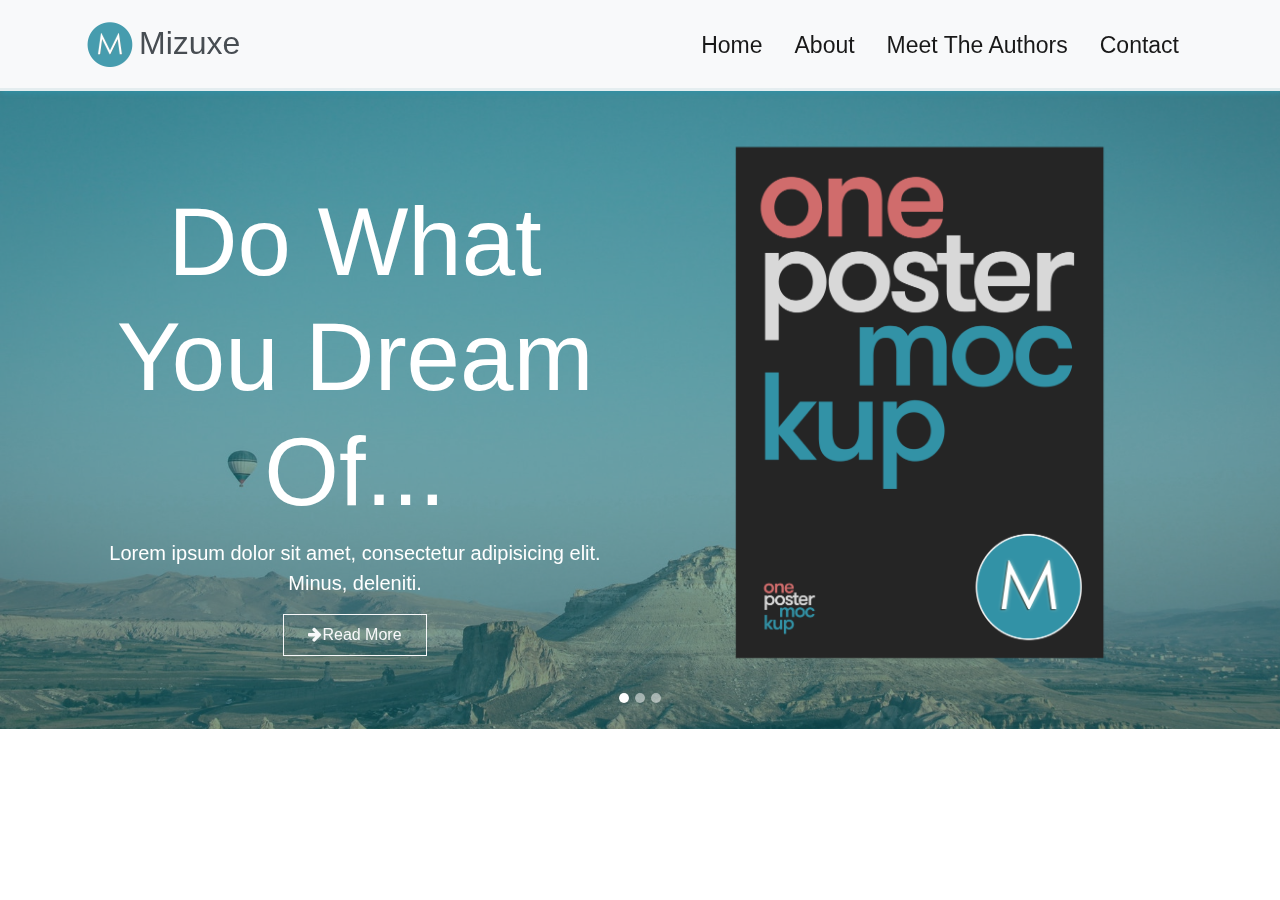
==== index.html @ 25c27bde "Update index.html" ====
<!DOCTYPE html>
<html lang="en">
<head> 
    <meta charset="UTF-8"> 
    <meta http-equiv="X-UA-Compatible" content="IE=edge">
    <meta name="viewport" content="width=device-width, initial-scale=1.0">
    <link rel="shortcut icon" href="assets/image/mlogo.png" type="image/x-icon">
    <link rel="stylesheet" href="assets/css/font-awesome.min.css">
    <link rel="stylesheet" href="assets/css/bootstrap.css"> 
    <link rel="stylesheet" href="assets/css/style.css">
    <link rel="stylesheet" href="assets/css/responsive.css">
    <link rel="stylesheet" href="assets/css/animate.css"> 
    <link rel="stylesheet" href="assets/css/bsnav.min.css">
    <link rel="stylesheet" href="assets/css/owl.carousel.min.css">
    <link rel="stylesheet" href="assets/css/owl.theme.default.min.css">
   


    <title>Mizuxe</title>
</head>
<body>

     <nav class="navbar bg-light navbar-expand-lg bsnav-sticky-slide bsnav-sticky bsnav-scrollspy navs">

       <div class="container">
        <a class="navbar-brand">
            <img src="assets/image/mlogo.png" class="img-fluid float-left mt-2 mr-1" alt="" width="50px">
            <h2 class="navbar-text text-dark mt-1">Mizuxe</h2>
        </a>
        
         <button class="navbar-toggler navbar-toggler-right toggler-elastic navbutton"><span class="navbar-toggler-icon"></span></button>

   <div class="collapse navbar-collapse" id="myNav">
    <ul class="navbar-nav ml-auto">
        <li class="nav-item"><a class="px-3 nav-link" href="">Home</a></li>
        <li class="nav-item"><a class="px-3 nav-link" href="">About</a></li>
        <li class="nav-item"><a class="px-3 nav-link" href="">Meet The Authors</a></li>
        <li class="nav-item"><a class="px-3 nav-link" href="">Contact</a></li>
    </ul>
   </div>

        </div>

     </nav>

     <section id="home">
     <div class="home-inner">
        <div class="carousel slide carousel-fade" data-ride="carousel" id="myCar">
            <div class="carousel-inner">
                <ol class="carousel-indicators">
                    <li data-target="#myCar" data-slide-to="0" class="active"></li>
                    <li data-target="#myCar" data-slide-to="1"></li>
                    <li data-target="#myCar" data-slide-to="2"></li>
                  </ol>
                <div class="carousel-item active img-1">
                    <div class="carousel-overlay-1">
                        <div class="inner-item">
                           <div class="container">
                               <div class="row">
                                   <div class="col-12 col-lg-6 text-center">
                                       <h1 class="display-1 pt-5 mt-5 text-white wow slideInLeft">
                                        Do What You Dream Of...
                                       </h1>
                                       <p class="lead text-white ">Lorem ipsum dolor sit amet, consectetur adipisicing elit. Minus, deleniti.</p>
                                       <button class="btn btn-outline-light px-4 py-2 btn-item-1"><i class="fa fa-arrow-right"></i>Read More</button>
                                   </div>
                                   <div class="d-none d-lg-block col-6">
                                       <img src="assets/image/book.png" alt="" class="img-fluid">
                                   </div>
                               </div>
                           </div>
                        </div>
 
                    </div>
                        
                </div>
                <div class="carousel-item img-2">
                 <div class="carousel-overlay-2">
                     <div class="inner-item">
                        <div class="container">
                            <div class="row">
                                <div class="col-12 col-lg-6 text-center">
                                    <h1 class="display-1 pt-5 mt-5 text-white wow slideInRight">
                                     Do What You Dream Of...
                                    </h1>
                                    <p class="lead text-white">Lorem ipsum dolor sit amet, consectetur adipisicing elit. Minus, deleniti.</p>
                                    <button class="btn btn-outline-light px-4 py-2 btn-item-1"><i class="fa fa-arrow-right"></i>Read More</button>
                                </div>
                                <div class="d-none d-lg-block  col-lg-6">
                                    <img src="assets/image/book.png" alt="" class="img-fluid">
                                </div>
                            </div>
                        </div>
                     </div>
 
                 </div>
                     
             </div>
             <div class="carousel-item img-3">
                 <div class="carousel-overlay-3">
                     <div class="inner-item">
                        <div class="container">
                            <div class="row">
                                <div class="col-12 col-lg-6 text-center">
                                    <h1 class="display-1 pt-5 mt-5 text-white wow bounceInDown">
                                     Do What You Dream Of...
                                    </h1>
                                    <p class="lead text-white">Lorem ipsum dolor sit amet, consectetur adipisicing elit. Minus, deleniti.</p>
                                    <button class="btn btn-outline-light px-4 py-2 btn-item-1"><i class="fa fa-arrow-right"></i>Read More</button>
                                </div>
                                <div class="d-none d-lg-block col-6">
                                    <img src="assets/image/book.png" alt="" class="img-fluid">
                                </div>
                            </div>
                        </div>
                     </div>
 
                 </div>
                     
             </div>
 
            </div>
 
        </div>
     </div>
     

     </section>
     


 



    <script src="assets/js/jquery.min.js"></script>
    <script src="assets/js/popper.min.js"></script>
    <script src="assets/js/bootstrap.min.js"></script>
    <script src="assets/js/wow.min.js"></script>
    <script src="assets/js/bsnav.min.js"></script>
    <script src="assets/js/owl.carousel.min.js"></script>
    <script src="assets/js/main.js"></script>



</body>
</html>
---- assets/css/style.css ----
.nav-link {
  font-size: 23px;
  color: #160f0f; }

.navs {
  box-shadow: 2px 2px 5px #3292a6;
  opacity: 0.9; }

#home {
  min-height: 600px; }
  #home .img-1 {
    background-image: url("../image/pexels-francesco-ungaro-2325447.jpg");
    min-height: 600px;
    background-position: 0;
    background-size: cover;
    background-attachment: fixed;
    background-repeat: no-repeat; }
  #home .img-2 {
    background-image: url("../image/pexels-gru-975545.jpg");
    min-height: 600px;
    background-position: center;
    background-size: cover;
    background-attachment: fixed;
    background-repeat: no-repeat; }
  #home .img-3 {
    background-image: url("../image/pexels-vincent-gerbouin-1172518.jpg");
    min-height: 600px;
    background-position: 0;
    background-size: cover;
    background-attachment: fixed;
    background-repeat: no-repeat; }
  #home .btn-item-1 {
    border-radius: 0px !important; }
  #home .carousel-overlay-1 {
    background: rgba(23, 113, 129, 0.5);
    min-height: 600px; }
  #home .carousel-overlay-2 {
    background: rgba(4, 51, 11, 0.5);
    min-height: 600px; }
  #home .carousel-overlay-3 {
    background: rgba(0, 0, 0, 0.4);
    min-height: 600px; }
  #home .home-inner {
    padding-top: 88px; }

.carousel-indicators li {
  width: 10px;
  height: 10px;
  border-radius: 50%; }

.navbutton:focus {
  box-shadow: none !important;
  outline: 0 !important;
  border: 0px !important; }

@media only screen and (max-width: 992px) {
  .home-inner {
    padding-top: 83px !important; } }

@media only screen and (max-width: 576px) {
  .display-1 {
    font-size: 60px !important; } }
---- assets/css/bsnav.min.css ----
.navbar-brand{padding:0;margin:0}.navbar-toggler{border:none;width:32px;height:24px;padding:0;position:relative;border-radius:0;cursor:pointer}.navbar-toggler .navbar-toggler-icon{top:10px}.navbar-toggler .navbar-toggler-icon,.navbar-toggler .navbar-toggler-icon::after,.navbar-toggler .navbar-toggler-icon::before{background-color:#333;width:100%;height:3px;display:block;position:absolute;border-radius:100px;transition-property:transform;transition-duration:.2s;transition-timing-function:ease}.navbar-toggler .navbar-toggler-icon::after,.navbar-toggler .navbar-toggler-icon::before{content:"";display:block}.navbar-toggler .navbar-toggler-icon::before{top:-10px}.navbar-toggler .navbar-toggler-icon::after{bottom:-10px}.navbar-toggler.toggler-spin .navbar-toggler-icon{transition-duration:.22s;transition-timing-function:cubic-bezier(.55,.055,.675,.19)}.navbar-toggler.toggler-spin .navbar-toggler-icon::before{transition:top .1s .25s ease-in,opacity .1s ease-in}.navbar-toggler.toggler-spin .navbar-toggler-icon::after{transition:bottom .1s .25s ease-in,transform .22s cubic-bezier(.55,.055,.675,.19)}.navbar-toggler.toggler-spin.active .navbar-toggler-icon{transform:rotate(225deg);transition-delay:.12s;transition-timing-function:cubic-bezier(.215,.61,.355,1)}.navbar-toggler.toggler-spin.active .navbar-toggler-icon::before{top:0;opacity:0;transition:top .1s ease-out,opacity .1s .12s ease-out}.navbar-toggler.toggler-spin.active .navbar-toggler-icon::after{bottom:0;transform:rotate(-90deg);transition:bottom .1s ease-out,transform .22s .12s cubic-bezier(.215,.61,.355,1)}.navbar-toggler.toggler-elastic .navbar-toggler-icon{top:0;transition-duration:275ms;transition-timing-function:cubic-bezier(.68,-.55,.265,1.55)}.navbar-toggler.toggler-elastic .navbar-toggler-icon::before{top:10px;transition:opacity 125ms 275ms ease}.navbar-toggler.toggler-elastic .navbar-toggler-icon::after{top:20px;transition:transform 275ms cubic-bezier(.68,-.55,.265,1.55)}.navbar-toggler.toggler-elastic.active .navbar-toggler-icon{transform:translate3d(0,10px,0) rotate(135deg);transition-delay:75ms}.navbar-toggler.toggler-elastic.active .navbar-toggler-icon::before{transition-delay:0s;opacity:0}.navbar-toggler.toggler-elastic.active .navbar-toggler-icon::after{transform:translate3d(0,-20px,0) rotate(-270deg);transition-delay:75ms}.navbar-toggler.toggler-spring .navbar-toggler-icon{top:0;transition:background-color 0s .13s linear}.navbar-toggler.toggler-spring .navbar-toggler-icon::before{top:10px;transition:top .1s .2s cubic-bezier(.33333,.66667,.66667,1),transform .13s cubic-bezier(.55,.055,.675,.19)}.navbar-toggler.toggler-spring .navbar-toggler-icon::after{top:20px;transition:top .2s .2s cubic-bezier(.33333,.66667,.66667,1),transform .13s cubic-bezier(.55,.055,.675,.19)}.navbar-toggler.toggler-spring.active .navbar-toggler-icon{transition-delay:.22s;background-color:transparent!important}.navbar-toggler.toggler-spring.active .navbar-toggler-icon::before{top:0;transition:top .1s .15s cubic-bezier(.33333,0,.66667,.33333),transform .13s .22s cubic-bezier(.215,.61,.355,1);transform:translate3d(0,10px,0) rotate(45deg)}.navbar-toggler.toggler-spring.active .navbar-toggler-icon::after{top:0;transition:top .2s cubic-bezier(.33333,0,.66667,.33333),transform .13s .22s cubic-bezier(.215,.61,.355,1);transform:translate3d(0,10px,0) rotate(-45deg)}.bsnav-overlay .nav-item.dropdown>.navbar-nav:not(.in),.bsnav-overlay-light .dropdown.dropdown-horizontal>.navbar-nav:not(.in){transition:clip 0s}.navbar-toggler.active,.navbar-toggler.active.btn,.navbar-toggler.active.focus.btn,.navbar-toggler.btn:active,.navbar-toggler.btn:active:focus,.navbar-toggler.btn:active:hover,.navbar-toggler.btn:focus,.navbar-toggler.btn:hover,.navbar-toggler.btn:not(:disabled):not(.disabled).active,.navbar-toggler.btn:not(:disabled):not(.disabled):active,.navbar-toggler.focus.btn,.navbar-toggler:active,.navbar-toggler:active:focus,.navbar-toggler:focus,.navbar-toggler:hover,.navbar-togglerbutton.active,.navbar-togglerbutton.active.focus,.navbar-togglerbutton.focus,.navbar-togglerbutton:active,.navbar-togglerbutton:active:focus,.navbar-togglerbutton:active:hover,.navbar-togglerbutton:focus,.navbar-togglerbutton:hover,.navbar-togglerbutton:not(:disabled):not(.disabled).active,.navbar-togglerbutton:not(:disabled):not(.disabled):active{background:0 0!important;border:transparent!important}.bsnav-dark .nav-item.dropdown .navbar-nav .nav-link .caret,.bsnav-dark .nav-item.dropdown.dropdown-right .navbar-nav .nav-link .caret,.bsnav-overlay .nav-item.dropdown .navbar-nav .nav-link .caret,.bsnav-overlay .nav-item.dropdown.dropdown-right .navbar-nav .nav-link .caret{border-left-color:#fff;border-right-color:#fff}.bsnav{background:#fff;padding-top:0;padding-bottom:0;z-index:50}.bsnav-dark{background:#000}.bsnav-dark .navbar-nav .nav-item{color:#fff}.bsnav-dark .navbar-toggler .navbar-toggler-icon,.bsnav-dark .navbar-toggler .navbar-toggler-icon::after,.bsnav-dark .navbar-toggler .navbar-toggler-icon::before{background-color:#fff}.bsnav-dark .nav-item .caret{border-top-color:#fff}.bsnav-dark .nav-item.dropdown.dropdown-horizontal>.navbar-nav .nav-link .caret,.bsnav-dark .nav-item.dropdown.dropdown-horizontal>.navbar-nav .navbar-nav .nav-link .caret{border-top-color:#fff;top:2px;position:relative}.bsnav-dark .nav-item.dropdown>.navbar-nav,.bsnav-dark .nav-item.dropdown>.navbar-nav .navbar-nav{background:#000}.bsnav-transparent{background:0 0;left:0;right:0;position:absolute}.bsnav-transparent .nav-item.dropdown>.navbar-nav,.bsnav-transparent .nav-item.dropdown>.navbar-nav .navbar-nav{background:#fff;border-radius:4px;box-shadow:0 2px 14px rgba(0,0,0,.15)}.bsnav-transparent .nav-item.dropdown>.navbar-nav .navbar-nav{margin-left:3px}.bsnav-transparent .nav-item.dropdown.dropdown-right>.navbar-nav .navbar-nav{margin-left:0;margin-right:3px}.bsnav-transparent .nav-item.dropdown.dropdown-horizontal>.navbar-nav{left:15px;right:15px}.bsnav-transparent .nav-item.dropdown.dropdown-horizontal>.navbar-nav.in .navbar-nav{margin-left:0}.bsnav-light{background:0 0;left:0;right:0;position:absolute}.bsnav-light .navbar-nav .nav-item{color:#fff}.bsnav-light .navbar-toggler .navbar-toggler-icon,.bsnav-light .navbar-toggler .navbar-toggler-icon::after,.bsnav-light .navbar-toggler .navbar-toggler-icon::before{background-color:#fff}.bsnav-light .nav-item .caret{border-top-color:#fff}.bsnav-light .nav-item.dropdown>.navbar-nav{background:#fff;border-radius:4px;box-shadow:0 2px 14px rgba(0,0,0,.15)}.bsnav-light .nav-item.dropdown>.navbar-nav .navbar-nav{background:#fff;margin-left:3px;border-radius:4px;box-shadow:0 2px 14px rgba(0,0,0,.15)}.bsnav-light .nav-item.dropdown.dropdown-right>.navbar-nav .navbar-nav{margin-left:0;margin-right:3px}.bsnav-light .nav-item.dropdown .nav-item{color:#000}.bsnav-light .nav-item.dropdown.dropdown-horizontal>.navbar-nav{left:15px;right:15px}.bsnav-light .nav-item.dropdown.dropdown-horizontal>.navbar-nav.in .navbar-nav{margin-left:0}.bsnav-overlay{background:rgba(0,0,0,.4);border-bottom:solid 1px rgba(255,255,255,.3);left:0;right:0;position:absolute}.bsnav-overlay .navbar-nav .nav-item{color:#fff}.bsnav-overlay .navbar-toggler .navbar-toggler-icon,.bsnav-overlay .navbar-toggler .navbar-toggler-icon::after,.bsnav-overlay .navbar-toggler .navbar-toggler-icon::before{background-color:#fff}.bsnav-overlay .nav-item .caret{border-top-color:#fff}.bsnav-overlay .nav-item.dropdown.dropdown-horizontal>.navbar-nav .nav-link .caret,.bsnav-overlay .nav-item.dropdown.dropdown-horizontal>.navbar-nav .navbar-nav .nav-link .caret{border-top-color:#fff;top:2px;position:relative}.bsnav-overlay .nav-item.dropdown>.navbar-nav,.bsnav-overlay .nav-item.dropdown>.navbar-nav .navbar-nav{background:rgba(0,0,0,.4)}.bsnav-overlay-light,.bsnav-overlay-light .nav-item.dropdown>.navbar-nav,.bsnav-overlay-light .nav-item.dropdown>.navbar-nav .navbar-nav{background:rgba(255,255,255,.8)}.bsnav-overlay-light{border-bottom:solid 1px #fff;left:0;right:0;position:absolute}.bsnav-overlay-light .dropdown.dropdown-horizontal>.navbar-nav,.bsnav-overlay-light .dropdown.dropdown-horizontal>.navbar-nav .navbar-nav{box-shadow:0 1px 0 #fff inset}.navbar-nav .nav-item{color:#000}.navbar-nav .nav-item.active>.nav-link,.navbar-nav .nav-item:active:focus>.nav-link,.navbar-nav .nav-item:active>.nav-link,.navbar-nav .nav-item:focus>.nav-link,.navbar-nav .nav-item:hover>.nav-link{color:#64DD17}.navbar-nav .nav-item.nav-item-fill.active>.nav-link,.navbar-nav .nav-item.nav-item-fill>.nav-link:active:focus>.nav-link,.navbar-nav .nav-item.nav-item-fill>.nav-link:active>.nav-link,.navbar-nav .nav-item.nav-item-fill>.nav-link:focus>.nav-link,.navbar-nav .nav-item.nav-item-fill>.nav-link:hover>.nav-link{background:#64DD17;color:#fff}.navbar-nav .nav-item.nav-item-double-line.active>.nav-link,.navbar-nav .nav-item.nav-item-double-line>.nav-link:active,.navbar-nav .nav-item.nav-item-double-line>.nav-link:active:focus,.navbar-nav .nav-item.nav-item-double-line>.nav-link:focus,.navbar-nav .nav-item.nav-item-double-line>.nav-link:hover,.navbar-nav .nav-item.nav-item-line.active>.nav-link,.navbar-nav .nav-item.nav-item-line>.nav-link:active,.navbar-nav .nav-item.nav-item-line>.nav-link:active:focus,.navbar-nav .nav-item.nav-item-line>.nav-link:focus,.navbar-nav .nav-item.nav-item-line>.nav-link:hover{color:#64DD17}.navbar-nav .nav-item.nav-item-line>.nav-link::after{content:'';background:#64DD17;width:0;height:2px;left:50%;bottom:0;position:absolute;transition:.3s}.navbar-nav .nav-item.nav-item-line.active>.nav-link::after,.navbar-nav .nav-item.nav-item-line>.nav-link:active::after,.navbar-nav .nav-item.nav-item-line>.nav-link:active:focus::after,.navbar-nav .nav-item.nav-item-line>.nav-link:focus::after,.navbar-nav .nav-item.nav-item-line>.nav-link:hover::after{width:100%;left:0}.navbar-nav .nav-item.nav-item-double-line>.nav-link::after,.navbar-nav .nav-item.nav-item-double-line>.nav-link::before{content:'';background:#64DD17;width:0;height:2px;left:50%;position:absolute;transition:.3s}.navbar-nav .nav-item.nav-item-double-line>.nav-link::before{top:0}.navbar-nav .nav-item.nav-item-double-line>.nav-link::after{bottom:0}.navbar-nav .nav-item.nav-item-double-line.active>.nav-link::after,.navbar-nav .nav-item.nav-item-double-line.active>.nav-link::before,.navbar-nav .nav-item.nav-item-double-line>.nav-link:active::after,.navbar-nav .nav-item.nav-item-double-line>.nav-link:active::before,.navbar-nav .nav-item.nav-item-double-line>.nav-link:active:focus::after,.navbar-nav .nav-item.nav-item-double-line>.nav-link:active:focus::before,.navbar-nav .nav-item.nav-item-double-line>.nav-link:focus::after,.navbar-nav .nav-item.nav-item-double-line>.nav-link:focus::before,.navbar-nav .nav-item.nav-item-double-line>.nav-link:hover::after,.navbar-nav .nav-item.nav-item-double-line>.nav-link:hover::before{width:100%;left:0}.navbar-nav .nav-item.nav-item-outline{margin-left:5px}.navbar-nav .nav-item.nav-item-outline>.nav-link::after,.navbar-nav .nav-item.nav-item-outline>.nav-link::before{content:'';background:#64DD17;width:0;height:2px;position:absolute;transition:.3s}.navbar-nav .nav-item.nav-item-outline>.nav-link::before{left:0;top:0}.navbar-nav .nav-item.nav-item-outline>.nav-link::after{right:0;bottom:0}.navbar-nav .nav-item.nav-item-outline.active>.nav-link,.navbar-nav .nav-item.nav-item-outline>.nav-link:active,.navbar-nav .nav-item.nav-item-outline>.nav-link:active:focus,.navbar-nav .nav-item.nav-item-outline>.nav-link:focus,.navbar-nav .nav-item.nav-item-outline>.nav-link:hover{box-shadow:-2px 0 0 #64DD17 inset,2px 0 0 #64DD17 inset}.navbar-nav .nav-item.nav-item-outline.active>.nav-link::after,.navbar-nav .nav-item.nav-item-outline.active>.nav-link::before,.navbar-nav .nav-item.nav-item-outline>.nav-link:active::after,.navbar-nav .nav-item.nav-item-outline>.nav-link:active::before,.navbar-nav .nav-item.nav-item-outline>.nav-link:active:focus::after,.navbar-nav .nav-item.nav-item-outline>.nav-link:active:focus::before,.navbar-nav .nav-item.nav-item-outline>.nav-link:focus::after,.navbar-nav .nav-item.nav-item-outline>.nav-link:focus::before,.navbar-nav .nav-item.nav-item-outline>.nav-link:hover::after,.navbar-nav .nav-item.nav-item-outline>.nav-link:hover::before{width:100%}.navbar-expand-lg .navbar-nav .nav-link,.navbar-nav .nav-link{color:inherit;padding:20px 15px;display:block;position:relative;transition:.3s;cursor:pointer}.nav-item .caret{width:0;height:0;margin-left:5px;margin-top:-2.5px;border:none;border-left:solid 4px transparent;border-right:solid 4px transparent;border-top:solid 5px #444;vertical-align:middle;display:inline-block}.nav-item.active .caret,.nav-item:hover .caret{border-top-color:#64DD17}.nav-item.dropdown .navbar-nav .nav-link .caret{border:none;border-top:solid 4px transparent;border-bottom:solid 4px transparent;border-left:solid 5px #444}.nav-item.dropdown.dropdown-right .navbar-nav .nav-link .caret{border:none;border-top:solid 4px transparent;border-bottom:solid 4px transparent;border-right:solid 5px #444;margin-left:0;margin-right:5px}.nav-item.dropdown>.navbar-nav{background:#fff;width:200px;position:absolute;pointer-events:none;flex-direction:column;transition:.3s ease-out;transition-delay:.1s;clip:rect(0,100vw,0,0)}.nav-item.dropdown>.navbar-nav.in{pointer-events:initial;clip:rect(0,50vw,2000px,0);transition:1.5s ease-in}.nav-item.dropdown>.navbar-nav .navbar-nav{background:#fff;width:200px;flex-direction:column;top:0;left:100%;position:absolute;transition:1s;clip:rect(0,0,2000px,0)}.nav-item.dropdown>.navbar-nav .nav-item{font-size:.9rem;line-height:1.2;position:relative}.nav-item.dropdown>.navbar-nav .nav-item .nav-link{padding:10px}.nav-item.dropdown>.navbar-nav .nav-item:hover>.navbar-nav{clip:rect(0,100vw,2000px,0)}.nav-item.dropdown>.navbar-nav .nav-item strong.nav-link{font-weight:700}.nav-item.dropdown.dropdown-right>.navbar-nav .navbar-nav{left:auto;right:100%;transition:.8s;clip:rect(0,100vw,100vh,100vw)}.nav-item.dropdown.dropdown-right>.navbar-nav .nav-item:hover>.navbar-nav,.nav-item.dropdown.dropdown-right>.navbar-nav.in{clip:rect(0,100vw,100vh,-100vw)}.dropdown.dropdown-horizontal{position:initial}.dropdown.dropdown-horizontal>.navbar-nav,.dropdown.dropdown-horizontal>.navbar-nav .navbar-nav{width:auto;left:0;right:0;top:100%;transition:.6s;flex-direction:row;justify-content:flex-end;box-shadow:0 1px 0 rgba(0,0,0,.1) inset;clip:rect(0,100vw,0,0)}.dropdown.dropdown-horizontal>.navbar-nav .nav-item:hover>.navbar-nav,.dropdown.dropdown-horizontal>.navbar-nav .navbar-nav .nav-item:hover>.navbar-nav,.dropdown.dropdown-horizontal>.navbar-nav .navbar-nav.in,.dropdown.dropdown-horizontal>.navbar-nav.in{clip:rect(0,100vw,50vh,0)}.dropdown.dropdown-horizontal>.navbar-nav .nav-item,.dropdown.dropdown-horizontal>.navbar-nav .navbar-nav .nav-item{display:inline-block;position:initial}.dropdown.dropdown-horizontal>.navbar-nav .nav-item .nav-link,.dropdown.dropdown-horizontal>.navbar-nav .navbar-nav .nav-item .nav-link{padding:20px 10px}.dropdown.dropdown-horizontal>.navbar-nav .nav-item .nav-link .caret,.dropdown.dropdown-horizontal>.navbar-nav .navbar-nav .nav-item .nav-link .caret{border-left:solid 4px transparent;border-right:solid 4px transparent;border-top:solid 5px #444}.nav-item.dropdown.pop>.navbar-nav{display:none;clip:initial}.nav-item.dropdown.pop>.navbar-nav.in{display:block}.nav-item.dropdown.fade{opacity:1}.nav-item.dropdown.fade>.navbar-nav{opacity:0;visibility:hidden;display:block;transition:.3s}.nav-item.dropdown.fade>.navbar-nav.in{opacity:1;visibility:visible}.nav-item.dropdown.fadeup>.navbar-nav{margin-top:30px;opacity:0;visibility:hidden;display:block;transition:.3s}.nav-item.dropdown.fadeup>.navbar-nav.in{margin-top:0;opacity:1;visibility:visible}.nav-item.dropdown.zoom>.navbar-nav{opacity:0;visibility:hidden;display:block;transform:scale(1.1);transition:.3s}.nav-item.dropdown.zoom>.navbar-nav.in{opacity:1;visibility:visible;transform:scale(1)}.nav-item.dropdown.dropdown-right>.navbar-nav{right:0}.dropdown.megamenu{position:static}.dropdown.megamenu>.navbar-nav{width:100vw;padding:15px;left:0}.dropdown.megamenu>.navbar-nav .navbar-nav{width:auto;position:initial}.dropdown.megamenu>.navbar-nav .nav-item .nav-link{padding:7px 0}.dropdown.megamenu.fade>.navbar-nav,.dropdown.megamenu.fadeup>.navbar-nav,.dropdown.megamenu.pop>.navbar-nav,.dropdown.megamenu.zoom>.navbar-nav,.dropdown.megamenu>.navbar-nav.in{clip:rect(0,100vw,2000px,0)}.bsnav-brand-center .navbar-brand,.bsnav-brand-center-between .navbar-brand{margin-left:0;margin-right:0;left:50%;top:0;position:absolute;transform:translate3d(-50%,0,0)}.bsnav-brand-center-between:not(.bsnav-brand-center-between) .navbar-nav,.bsnav-brand-center:not(.bsnav-brand-center-between) .navbar-nav{flex:1 0 50%}.bsnav-brand-center .navbar-nav:first-child,.bsnav-brand-center-between .navbar-nav:first-child{padding-right:100px;justify-content:flex-end}.bsnav-brand-center .navbar-nav:last-child,.bsnav-brand-center-between .navbar-nav:last-child{padding-left:100px}.bsnav-brand-center-between.navbar-expand-xs .navbar-brand,.bsnav-brand-center.navbar-expand-xs .navbar-brand{position:relative}.bsnav-brand-top{padding-top:20px;flex-flow:column}.bsnav-brand-top>.container{flex-flow:column}.bsnav-brand-top .navbar-brand{margin-left:0;margin-right:0}.bsnav-brand-top.navbar-expand-xs{padding-top:15px;padding-bottom:15px;flex-flow:row wrap}.bsnav-brand-top.navbar-expand-xs .navbar-brand{position:relative;left:50%;transform:translate3d(-50%,0,0)}@media (max-width:575px){.bsnav-brand-center-between.navbar-expand-sm .navbar-brand,.bsnav-brand-center.navbar-expand-sm .navbar-brand{position:relative}.bsnav-brand-top.navbar-expand-sm{padding-top:15px;padding-bottom:15px;flex-flow:row wrap}.bsnav-brand-top.navbar-expand-sm .navbar-brand{position:relative;left:50%;transform:translate3d(-50%,0,0)}}@media (max-width:768px){.bsnav-brand-center-between.navbar-expand-md .navbar-brand,.bsnav-brand-center.navbar-expand-md .navbar-brand{position:relative}.bsnav-brand-top.navbar-expand-md{padding-top:15px;padding-bottom:15px;flex-flow:row wrap}.bsnav-brand-top.navbar-expand-md .navbar-brand{position:relative;left:50%;transform:translate3d(-50%,0,0)}}@media (max-width:768px) and (min-width:768px){.bsnav-brand-top.navbar-expand-md{padding-top:20px;padding-bottom:0;flex-flow:column}}@media (max-width:992px){.bsnav-brand-center-between.navbar-expand-lg .navbar-brand,.bsnav-brand-center.navbar-expand-lg .navbar-brand{position:relative}.bsnav-brand-top.navbar-expand-lg{padding-top:15px;padding-bottom:15px;flex-flow:row wrap}.bsnav-brand-top.navbar-expand-lg .navbar-brand{position:relative;left:50%;transform:translate3d(-50%,0,0)}}.bsnav-sidebar{height:100vh;padding:0;top:0;position:fixed;flex-direction:column;overflow:hidden}.bsnav-sidebar .navbar-brand{margin-left:0;margin-right:0}.bsnav-sidebar .navbar-brand.align-self-start{margin-left:15px}.bsnav-sidebar .navbar-brand.align-self-end{margin-right:15px}.bsnav-sidebar .navbar-nav{width:100%;padding:15px;flex-direction:column}.bsnav-sidebar .navbar-nav .nav-item .nav-link{max-width:100%;padding:5px 0;display:inline-block}.bsnav-sidebar .navbar-nav .nav-item .nav-link>.title{max-width:calc(100% - 20px);white-space:nowrap;overflow:hidden;text-overflow:ellipsis;display:inline-block}.bsnav-sidebar .navbar-nav .nav-item .navbar-nav{margin-left:-15px;margin-right:-15px;display:none;box-sizing:content-box}.bsnav-sidebar .navbar-nav .nav-item.active .navbar-nav{display:block}.bsnav-sidebar .navbar-nav .nav-item.menu-item-has-children>.nav-link{display:flex;flex-flow:row wrap;align-items:center;justify-content:space-between}.bsnav-sidebar .navbar-nav .nav-item.menu-item-has-children>.navbar-nav{padding-top:0;padding-bottom:30px}.bsnav-sidebar .navbar-nav.active{opacity:1;visibility:visible;transform:translate3d(0,0,0)}.bsnav-sidebar .navbar-collapse{width:250px}.bsnav-sidebar .justify-content-sm-end .navbar-nav{text-align:right}.bsnav-sidebar .justify-content-sm-center .navbar-nav{text-align:center}.bsnav-sidebar .in>.nav-link .caret{border-top-width:0;border-bottom:solid 4px #444}.bsnav-sidebar .collapse{overflow-y:auto}.bsnav-sidebar.bsnav-sidebar-condensed{transition:transform .4s .1s ease-in-out}.bsnav-sidebar.bsnav-sidebar-condensed .navbar-nav .nav-item .nav-link{display:flex;flex-flow:row wrap;align-items:center;justify-content:space-between}.bsnav-sidebar .icon-thumbnail{width:40px;height:40px;display:inline-block}.bsnav-sidebar .icon-thumbnail>i{font-size:25px;height:100%;display:flex;align-items:center;justify-content:center;top:-1px;position:relative}.bsnav-has-left-sidebar .bsnav-sidebar-left{left:0}.bsnav-has-left-sidebar .bsnav-body-wrapper{padding-left:250px}.bsnav-has-right-sidebar .bsnav-sidebar-right{right:0}.bsnav-has-right-sidebar .bsnav-body-wrapper{padding-right:250px}.bsnav-has-condensed-sidebar .bsnav-sidebar-left{left:-180px}.bsnav-has-condensed-sidebar .bsnav-sidebar-left:hover{transform:translate3d(180px,0,0)}.bsnav-has-condensed-sidebar .bsnav-sidebar-right{right:-180px}.bsnav-has-condensed-sidebar .bsnav-sidebar-right:hover{transform:translate3d(-180px,0,0)}.bsnav-has-condensed-sidebar.bsnav-has-left-sidebar .bsnav-body-wrapper{padding-left:70px}.bsnav-has-condensed-sidebar.bsnav-has-right-sidebar .bsnav-body-wrapper{padding-right:70px}@media (max-width:575px){.navbar-expand-sm.bsnav-sidebar{width:70px;justify-content:flex-start}.navbar-expand-sm.bsnav-sidebar .bsnav-body-wrapper.bsnav-sidebar-left{width:70px}.navbar-expand-sm.bsnav-sidebar .navbar-brand{width:calc(100% - 10px);background-size:contain;margin-left:5px;margin-right:5px}.navbar-expand-sm.bsnav-sidebar .navbar-toggler{flex:auto 0 0}.bsnav-has-left-sidebar .bsnav-sidebar-left{left:0}.bsnav-has-left-sidebar .bsnav-body-wrapper{padding-left:70px}.bsnav-has-right-sidebar .bsnav-sidebar-right{right:0}.bsnav-has-right-sidebar .bsnav-body-wrapper{padding-right:70px}}@media (max-width:768px){.navbar-expand-md.bsnav-sidebar{width:70px;justify-content:flex-start}.navbar-expand-md.bsnav-sidebar .bsnav-body-wrapper.bsnav-sidebar-left{width:70px}.navbar-expand-md.bsnav-sidebar .navbar-brand{width:calc(100% - 10px);background-size:contain;margin-left:5px;margin-right:5px}.navbar-expand-md.bsnav-sidebar .navbar-toggler{flex:auto 0 0}.bsnav-has-left-sidebar .bsnav-sidebar-left{left:0}.bsnav-has-left-sidebar .bsnav-body-wrapper{padding-left:70px}.bsnav-has-right-sidebar .bsnav-sidebar-right{right:0}.bsnav-has-right-sidebar .bsnav-body-wrapper{padding-right:70px}}@media (max-width:992px){.navbar-expand-lg.bsnav-sidebar{width:70px;justify-content:flex-start}.navbar-expand-lg.bsnav-sidebar .bsnav-body-wrapper.bsnav-sidebar-left{width:70px}.navbar-expand-lg.bsnav-sidebar .navbar-brand{width:calc(100% - 10px);background-size:contain;margin-left:5px;margin-right:5px}.navbar-expand-lg.bsnav-sidebar .navbar-toggler{flex:auto 0 0}.bsnav-has-left-sidebar .bsnav-sidebar-left{left:0}.bsnav-has-left-sidebar .bsnav-body-wrapper{padding-left:70px}.bsnav-has-right-sidebar .bsnav-sidebar-right{right:0}.bsnav-has-right-sidebar .bsnav-body-wrapper{padding-right:70px}}.bsnav-sticky{left:0;right:0;position:fixed;z-index:99}.bsnav-sticky.bsnav-sticky-slide{position:absolute}.bsnav-sticky.bsnav-sticky-slide.sticked{position:fixed;transform:translate3d(0,-100%,0)}.bsnav-sticky.bsnav-sticky-slide.sticked.in{transition:transform .4s .2s;transform:translate3d(0,0,0)}.bsnav-sticky.bsnav-sticky-fade{position:absolute}.bsnav-sticky.bsnav-sticky-fade.sticked{position:fixed;opacity:0;visibility:hidden}.bsnav-sticky.bsnav-sticky-fade.sticked.in{transition:opacity .3s .2s;opacity:1;visibility:visible}.bsnav-sticky[data-navbar-toggle]{position:absolute;top:0;right:0;left:0}.bsnav-mobile,.bsnav-mobile .bsnav-mobile-overlay,.bsnav-sticky.navbar-fade,.bsnav-sticky.navbar-slide{left:0;position:fixed;top:0;right:0}.bsnav-sticky.navbar-slide{transform:translateY(-100%)}.bsnav-sticky.navbar-slide.in{transform:translateY(0)}.bsnav-sticky.navbar-fade{visibility:hidden;opacity:0}.bsnav-sticky.navbar-fade.in{visibility:visible;opacity:1}.bsnav-mobile{bottom:0;z-index:49;pointer-events:none}.bsnav-mobile .bsnav-mobile-overlay{bottom:0;visibility:hidden;pointer-events:none}.bsnav-mobile .navbar{background:#fff;width:230px;padding:70px 0 15px;flex-flow:column;top:0;bottom:0;right:0;position:absolute;transition:.4s ease-in-out;transform:translate3d(300px,0,0);overflow:auto}.bsnav-mobile .navbar.bsnav-dark{background:#000}.bsnav-mobile .navbar-nav{width:100%;padding:15px;flex-direction:column}.bsnav-mobile .navbar-nav .nav-item .nav-link{max-width:100%;padding:5px 0;display:inline-block}.bsnav-mobile .navbar-nav .nav-item .nav-link>.title{max-width:calc(100% - 20px);white-space:nowrap;overflow:hidden;text-overflow:ellipsis;display:inline-block}.bsnav-mobile .navbar-nav .nav-item .navbar-nav{margin-left:-15px;margin-right:-15px;display:none;box-sizing:content-box}.bsnav-mobile .navbar-nav .nav-item.active .navbar-nav{display:block}.bsnav-mobile .navbar-nav .nav-item.menu-item-has-children>.nav-link{display:flex;flex-flow:row wrap;align-items:center;justify-content:space-between}.bsnav-mobile .navbar-nav .nav-item.menu-item-has-children>.navbar-nav{padding-top:0;padding-bottom:30px}.bsnav-mobile .navbar-nav.active{opacity:1;visibility:visible;transform:translate3d(0,0,0)}.bsnav-mobile.in{pointer-events:initial}.bsnav-mobile.in .navbar{transform:translate3d(0,0,0)}.bsnav-mobile.in .bsnav-mobile-overlay{visibility:visible;pointer-events:initial}.bsnav-mobile .nav-item.nav-item-fill>.nav-link{padding-left:10px;padding-right:10px}
/*# sourceMappingURL=bsnav.min.css.map */
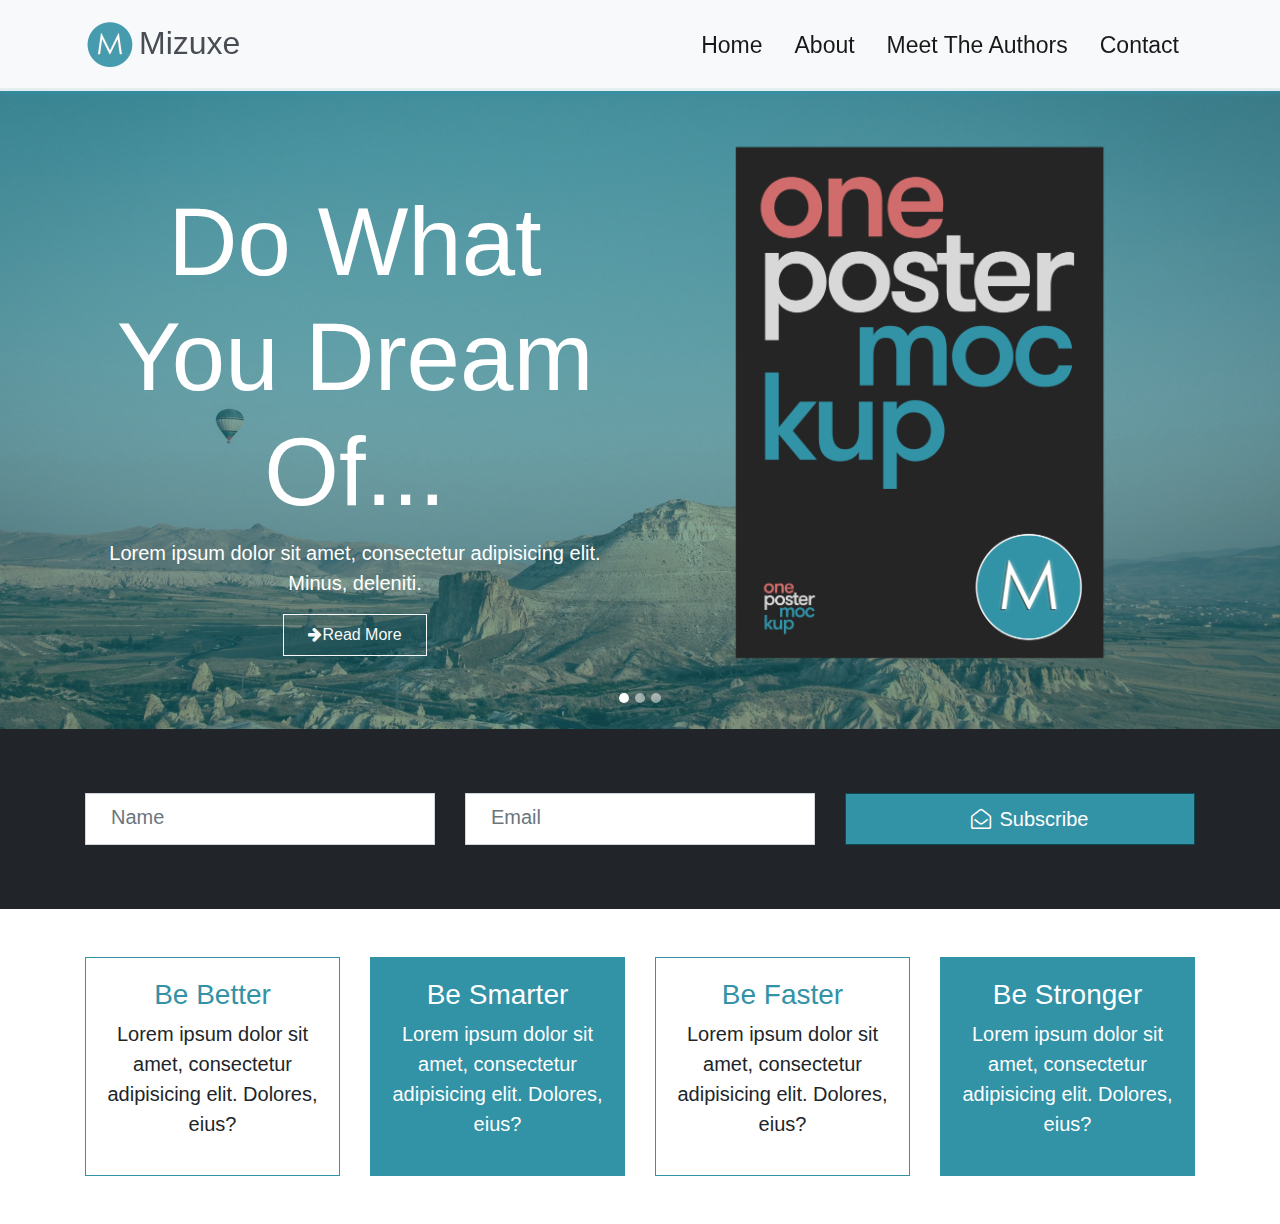
==== commit 3e78cfaf: "updated" ====
--- a/index.html
+++ b/index.html
@@ -32,10 +32,10 @@
 
    <div class="collapse navbar-collapse" id="myNav">
     <ul class="navbar-nav ml-auto">
-        <li class="nav-item"><a class="px-3 nav-link" href="">Home</a></li>
-        <li class="nav-item"><a class="px-3 nav-link" href="">About</a></li>
-        <li class="nav-item"><a class="px-3 nav-link" href="">Meet The Authors</a></li>
-        <li class="nav-item"><a class="px-3 nav-link" href="">Contact</a></li>
+        <li class="nav-item"><a class="px-3 nav-link" href="#" data-scrollspy="home">Home</a></li>
+        <li class="nav-item"><a class="px-3 nav-link" href="#" data-scrollspy="cards">About</a></li>
+        <li class="nav-item"><a class="px-3 nav-link" href="#">Meet The Authors</a></li>
+        <li class="nav-item"><a class="px-3 nav-link" href="#">Contact</a></li>
     </ul>
    </div>
 
@@ -126,10 +126,85 @@
      
 
      </section>
+
+     <section class="registration py-5">
+         <div class="container">
+             <div class="row mt-3" id="cardsChild">
+                 <div class="col-12 col-lg-4">
+                     <div class="form-group">
+                         <input type="text" class="form-control  form-controls-edit" placeholder="Name">
+                     </div>
+                 </div>
+                 <div class="col-12 col-lg-4">
+                     <div class="form-group">
+                         <input type="email" class="form-control form-controls-edit" placeholder="Email">
+                     </div>
+                 </div>
+                 <div class="col-12 col-lg-4">
+                     <button class="form-control form-controls-edit-1">
+                         <span><i class="fa fa-envelope-open-o mr-2"></i>Subscribe</span>
+                     </button>
+                 </div>
+             </div>
+         </div>
+
+     </section>
+
+     <section class="cards py-5" id="cards">
+         <div class="container">
+             <div class="row" >
+                 <div class="col-12 col-lg-3 text-center">
+                     <div class="card">
+                         <div class="card-body" id="myParent">
+                             <h3 style="color:#3292a6">Be Better</h3>
+                             <p class="lead">
+                             Lorem ipsum dolor sit amet, consectetur adipisicing elit. Dolores, eius?
+
+                             </p>
+                         </div>
+                     </div>
+                 </div>
+                 <div class="col-12 col-lg-3 text-center">
+                    <div class="card">
+                        <div class="card-body" id="myParent-2">
+                            <h3>Be Smarter</h3>
+                            <p class="lead">
+                            Lorem ipsum dolor sit amet, consectetur adipisicing elit. Dolores, eius?
+
+                            </p>
+                        </div>
+                    </div>
+                </div>
+                <div class="col-12 col-lg-3 text-center">
+                    <div class="card">
+                        <div class="card-body" id="myParent-3">
+                            <h3 style="color:#3292a6">Be Faster</h3>
+                            <p class="lead">
+                            Lorem ipsum dolor sit amet, consectetur adipisicing elit. Dolores, eius?
+
+                            </p>
+                        </div>
+                    </div>
+                </div>
+                <div class="col-12 col-lg-3 text-center">
+                    <div class="card">
+                        <div class="card-body" id="myParent-4">
+                            <h3 >Be Stronger</h3>
+                            <p class="lead">
+                            Lorem ipsum dolor sit amet, consectetur adipisicing elit. Dolores, eius?
+
+                            </p>
+                        </div>
+                    </div>
+                </div> 
+             </div>
+         </div>
+  
+     </section>
      
 
 
- 
+     
 
 
 
--- a/assets/css/style.css
+++ b/assets/css/style.css
@@ -1,3 +1,14 @@
+.cards .card {
+  border-radius: 0px !important; }
+
+.cards-border {
+  border: 1px solid #3292a6; }
+
+.cards-background {
+  background-color: #3292a6;
+  border: 1px solid #3292a6;
+  color: white; }
+
 .nav-link {
   font-size: 23px;
   color: #160f0f; }
@@ -13,21 +24,18 @@
     min-height: 600px;
     background-position: 0;
     background-size: cover;
-    background-attachment: fixed;
     background-repeat: no-repeat; }
   #home .img-2 {
-    background-image: url("../image/pexels-gru-975545.jpg");
+    background-image: url("../image/pexels-kaboompics-com-5836.jpg");
+    min-height: 600px;
+    background-position: bottom;
+    background-size: cover;
+    background-repeat: no-repeat; }
+  #home .img-3 {
+    background-image: url("../image/pexels-moose-photos-1037992.jpg");
     min-height: 600px;
     background-position: center;
     background-size: cover;
-    background-attachment: fixed;
-    background-repeat: no-repeat; }
-  #home .img-3 {
-    background-image: url("../image/pexels-vincent-gerbouin-1172518.jpg");
-    min-height: 600px;
-    background-position: 0;
-    background-size: cover;
-    background-attachment: fixed;
     background-repeat: no-repeat; }
   #home .btn-item-1 {
     border-radius: 0px !important; }
@@ -35,10 +43,10 @@
     background: rgba(23, 113, 129, 0.5);
     min-height: 600px; }
   #home .carousel-overlay-2 {
-    background: rgba(4, 51, 11, 0.5);
+    background: rgba(46, 8, 5, 0.3);
     min-height: 600px; }
   #home .carousel-overlay-3 {
-    background: rgba(0, 0, 0, 0.4);
+    background: rgba(211, 76, 155, 0.4);
     min-height: 600px; }
   #home .home-inner {
     padding-top: 88px; }
@@ -53,6 +61,37 @@
   outline: 0 !important;
   border: 0px !important; }
 
+.form-controls-edit, .form-controls-edit-1 {
+  border-radius: 0px !important;
+  padding: 25px !important; }
+
+.form-controls-edit::placeholder {
+  font-size: 20px; }
+
+.form-controls-edit-1 {
+  font-size: 20px;
+  background-color: #3292a6;
+  color: white;
+  overflow: hidden;
+  position: relative;
+  border: 1px solid #0f4955;
+  transition: 0.4s; }
+
+.form-controls-edit-1:hover {
+  background-color: #0f4955;
+  border-color: #0f4955; }
+
+.registration {
+  background-color: #212529; }
+
+.form-controls-edit-1 span {
+  position: absolute;
+  top: 0;
+  left: 0;
+  right: 0;
+  bottom: 0;
+  transform: translate(10px, 10px); }
+
 @media only screen and (max-width: 992px) {
   .home-inner {
     padding-top: 83px !important; } }
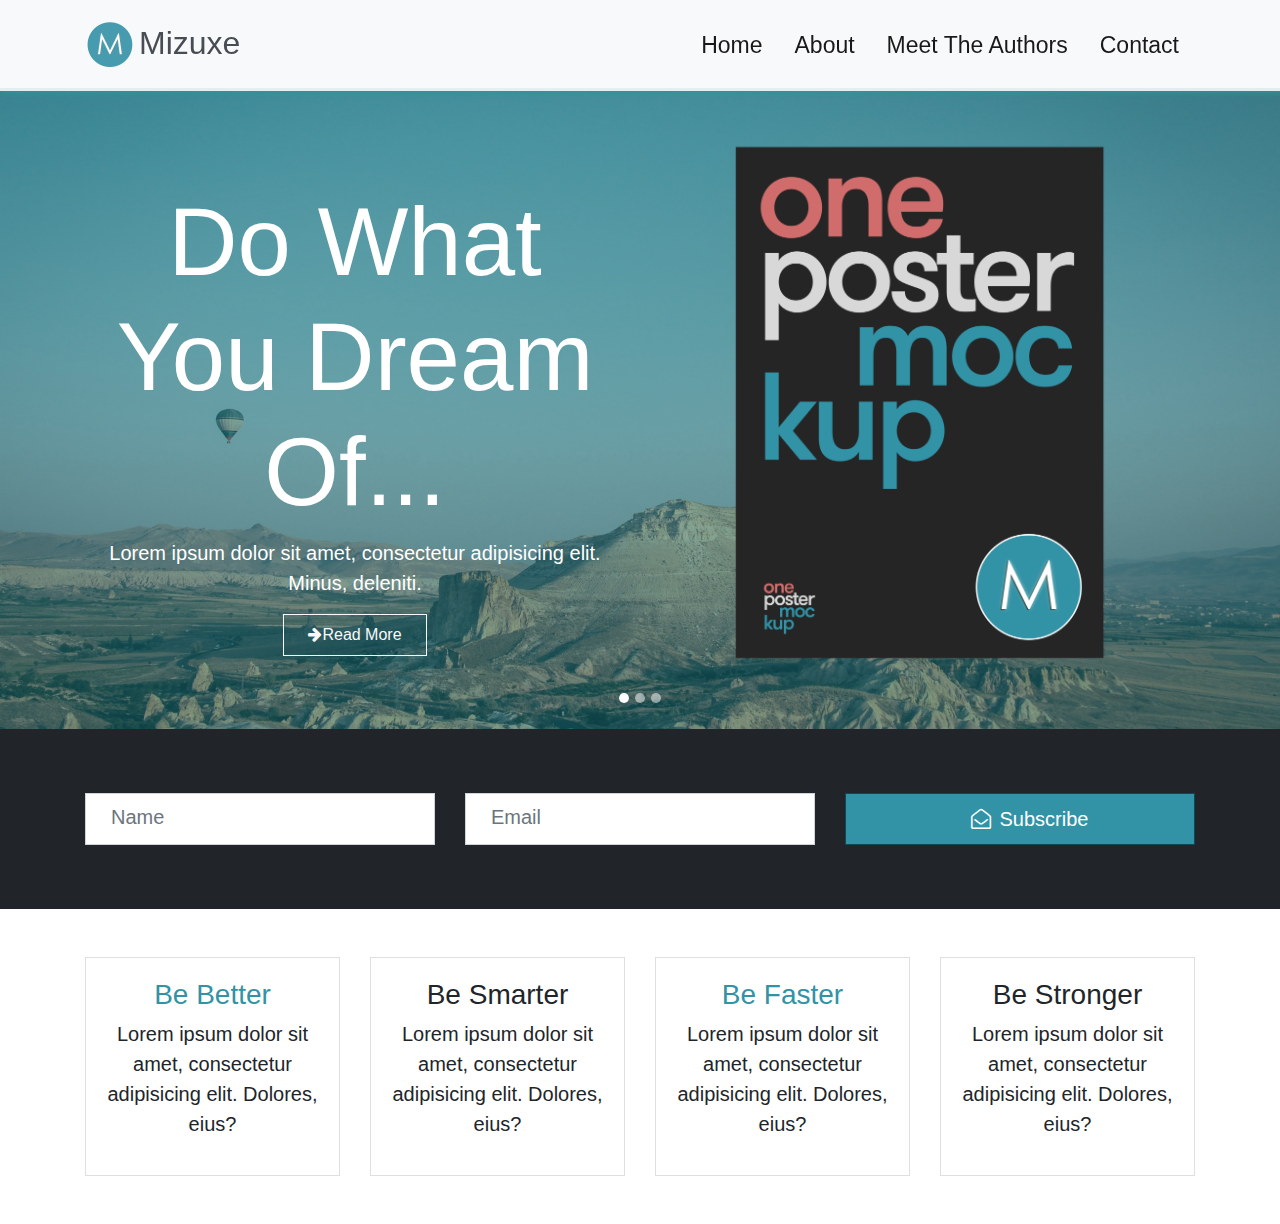
==== commit 5bb14939: "Merge branch 'master' of https://github.com/igenhimel/Mizuxe into master" ====
--- a/index.html
+++ b/index.html
@@ -39,7 +39,7 @@
     </ul>
    </div>
 
-        </div>
+        </div> 
 
      </nav>
 
@@ -204,7 +204,7 @@
      
 
 
-     
+ 
 
 
 
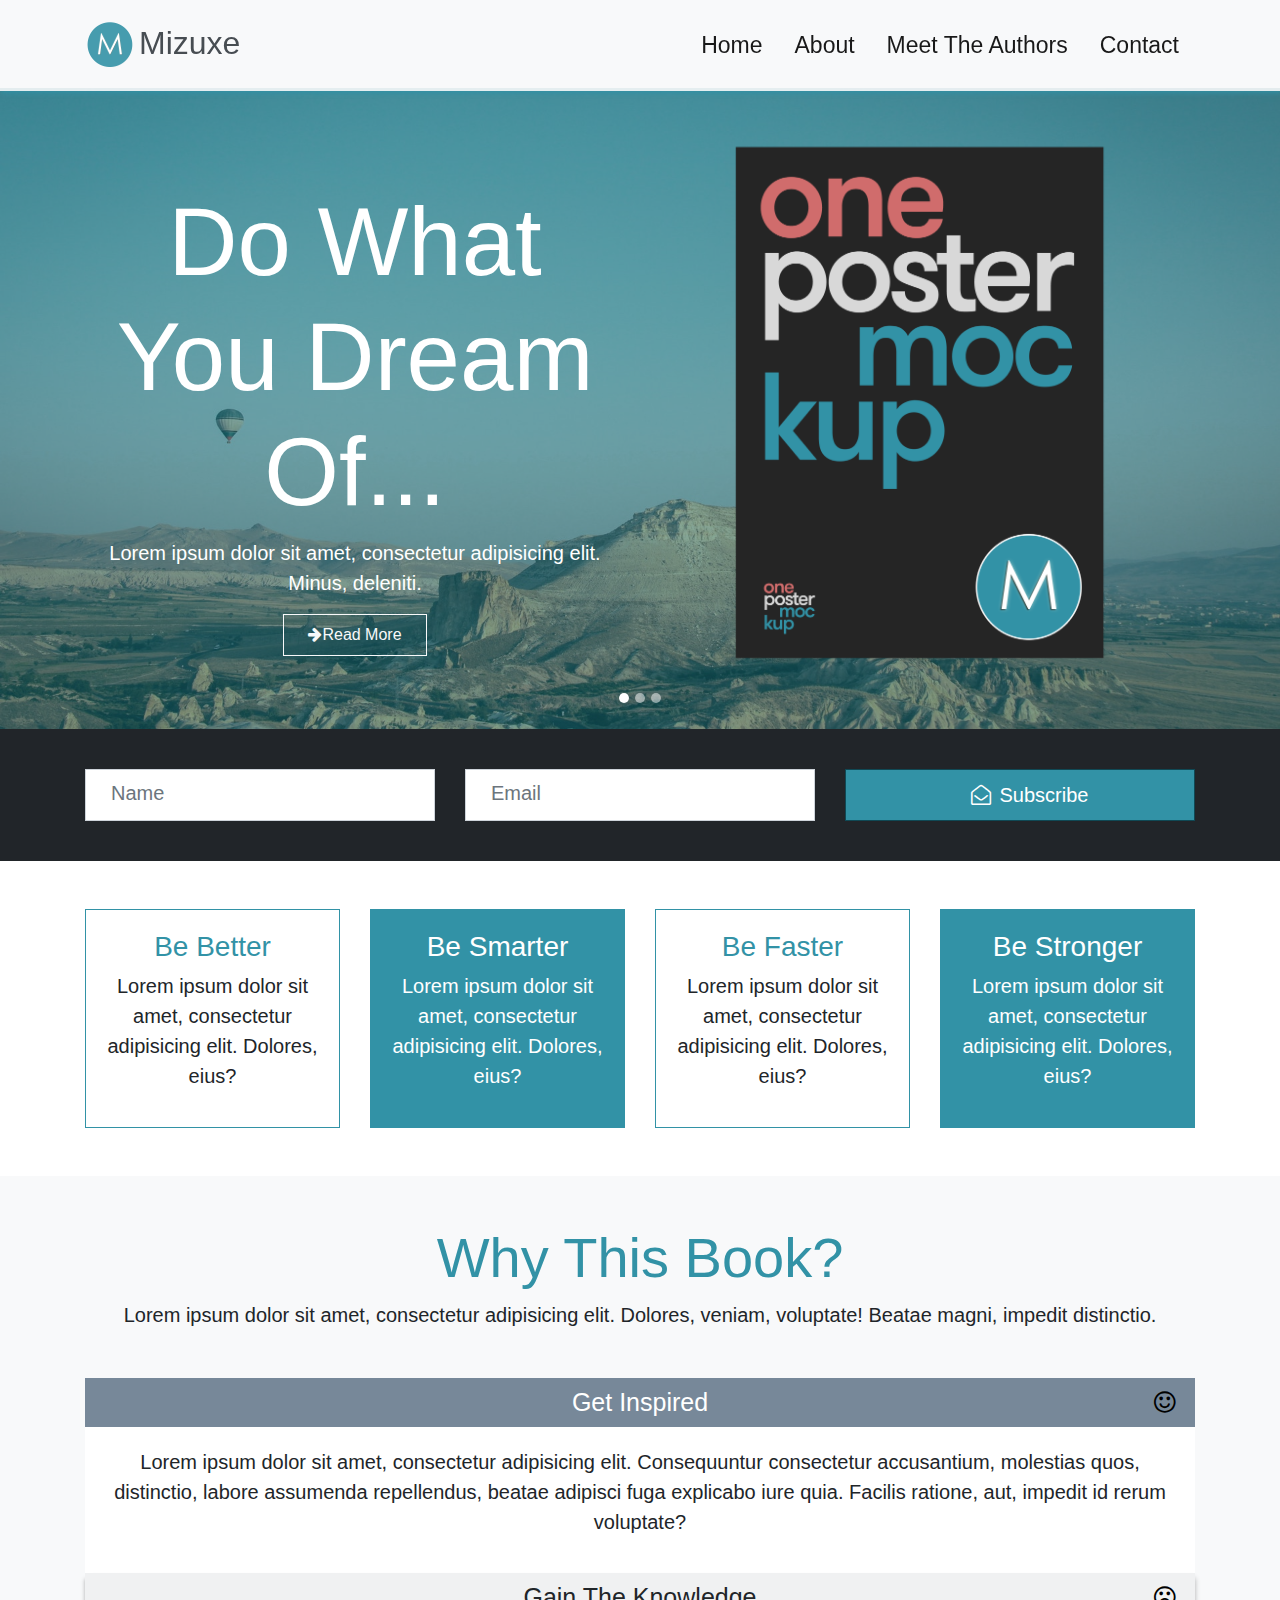
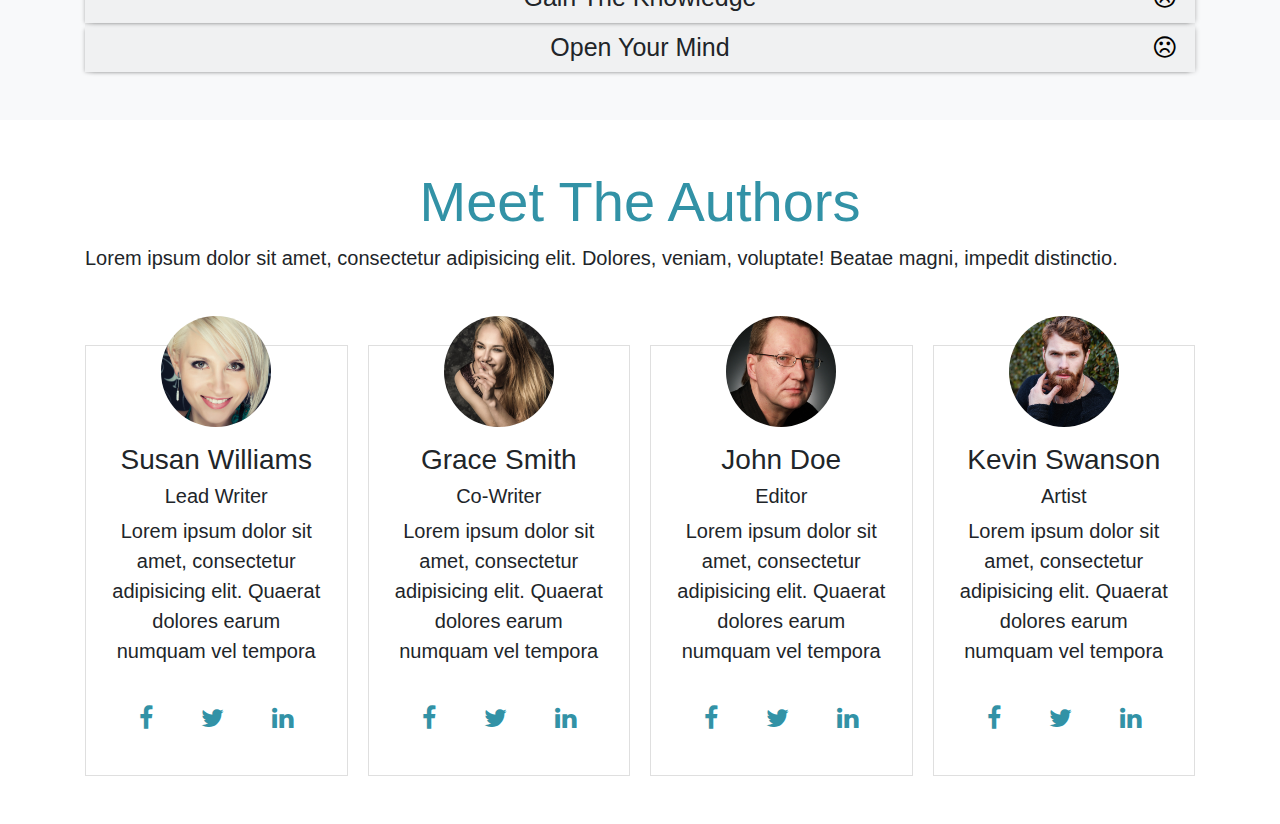
==== commit bdbcae35: "updated" ====
--- a/index.html
+++ b/index.html
@@ -33,8 +33,8 @@
    <div class="collapse navbar-collapse" id="myNav">
     <ul class="navbar-nav ml-auto">
         <li class="nav-item"><a class="px-3 nav-link" href="#" data-scrollspy="home">Home</a></li>
-        <li class="nav-item"><a class="px-3 nav-link" href="#" data-scrollspy="cards">About</a></li>
-        <li class="nav-item"><a class="px-3 nav-link" href="#">Meet The Authors</a></li>
+        <li class="nav-item"><a class="px-3 nav-link" href="#" data-scrollspy="about">About</a></li>
+        <li class="nav-item"><a class="px-3 nav-link" href="#" data-scrollspy="meet">Meet The Authors</a></li>
         <li class="nav-item"><a class="px-3 nav-link" href="#">Contact</a></li>
     </ul>
    </div>
@@ -127,7 +127,7 @@
 
      </section>
 
-     <section class="registration py-5">
+     <section class="registration py-4">
          <div class="container">
              <div class="row mt-3" id="cardsChild">
                  <div class="col-12 col-lg-4">
@@ -203,6 +203,136 @@
      </section>
      
 
+     <section id="about" class="bg-light py-5">
+        <div class="container">
+        <h2 class="display-4 text-center text-primary">Why This Book?</h2>
+        <p class="lead text-center mb-5">Lorem ipsum dolor sit amet, consectetur adipisicing elit. Dolores, veniam, voluptate! Beatae magni, impedit distinctio.</p>
+
+      
+            <div id="accordion">
+              <div class="accordion-item">
+                <div class="accordion-header text-center" data-toggle="collapse" data-target="#why1">
+                    Get Inspired
+                </div>
+               <div class="collapse show transition-on-accordion" id="why1" data-parent="#accordion">
+                <div class="accordion-body">
+                    <p class="lead text-center">Lorem ipsum dolor sit amet, consectetur adipisicing elit. Consequuntur consectetur accusantium, molestias quos, distinctio, labore assumenda repellendus, beatae adipisci fuga explicabo iure quia. Facilis ratione, aut, impedit id rerum voluptate?</p>
+           </div>
+               </div>
+
+              </div>
+               <div class="accordion-item">
+                <div class="accordion-header text-center collapsed" data-toggle="collapse" data-target="#why2">
+                    Gain The Knowledge
+                </div>
+                <div class="collapse transition-on-accordion" id="why2" data-parent="#accordion">
+                    <div class="accordion-body">
+                        <p class="lead text-center">Lorem ipsum dolor sit amet, consectetur adipisicing elit. Consequuntur consectetur accusantium, molestias quos, distinctio, labore assumenda repellendus, beatae adipisci fuga explicabo iure quia. Facilis ratione, aut, impedit id rerum voluptate?</p>
+               </div>
+                   </div>
+               </div>
+              <div class="accordion-item">
+                <div class="accordion-header text-center collapsed" data-toggle="collapse" data-target="#why3">
+                    Open Your Mind
+                </div>
+                <div class="collapse transition-on-accordion" id="why3" data-parent="#accordion">
+                    <div class="accordion-body">
+                        <p class="lead text-center">Lorem ipsum dolor sit amet, consectetur adipisicing elit. Consequuntur consectetur accusantium, molestias quos, distinctio, labore assumenda repellendus, beatae adipisci fuga explicabo iure quia. Facilis ratione, aut, impedit id rerum voluptate?</p>
+               </div>
+                   </div>
+              </div>
+
+            </div>
+
+        </div>
+
+
+
+
+
+     </section>
+
+     <section id="meet" class="py-5">
+         <div class="container">
+             <h2 class="display-4 text-center text-primary">Meet The Authors</h2>
+             <p class="lead mb-4">Lorem ipsum dolor sit amet, consectetur adipisicing elit. Dolores, veniam, voluptate! Beatae magni, impedit distinctio.</p>
+             
+         
+<div class="owl-carousel owl-theme">
+         <div class="author-item">
+         <div class="card text-center mt-5">
+                 <div class="card-body">
+                     <img src="assets/image/person1.jpg" alt="person1" class="img-fluid rounded-circle img-author w-50 mx-auto mb-3">
+                     <h3>Susan Williams</h3>
+                     <h5>Lead Writer</h5>
+                     <p class="lead">Lorem ipsum dolor sit amet, consectetur adipisicing elit. Quaerat dolores earum numquam vel tempora</p>
+                     <div class="d-flex flex-row justify-content-center">
+                         <i class="fa fa-facebook p-4 "></i>
+                         <i class="fa fa-twitter p-4 "></i>
+                         <i class="fa fa-linkedin p-4 "></i>
+
+                     </div>
+                 </div>
+             </div>
+
+         </div>
+         <div class="author-item">
+            <div class="card text-center mt-5">
+                <div class="card-body">
+                    <img src="assets/image/person2.jpg" alt="person1" class="img-fluid rounded-circle img-author w-50 mx-auto mb-3">
+                    <h3>Grace Smith</h3>
+                    <h5>Co-Writer</h5>
+                    <p class="lead">Lorem ipsum dolor sit amet, consectetur adipisicing elit. Quaerat dolores earum numquam vel tempora</p>
+                    <div class="d-flex flex-row justify-content-center">
+                        <i class="fa fa-facebook p-4 "></i>
+                        <i class="fa fa-twitter p-4 "></i>
+                        <i class="fa fa-linkedin p-4 "></i>
+
+                    </div>
+                </div>
+            </div>
+
+        </div>
+        <div class="author-item">
+            <div class="card text-center mt-5">
+                <div class="card-body">
+                    <img src="assets/image/person3.jpg" alt="person1" class="img-fluid rounded-circle img-author w-50 mx-auto mb-3">
+                    <h3>John Doe</h3>
+                    <h5>Editor</h5>
+                    <p class="lead">Lorem ipsum dolor sit amet, consectetur adipisicing elit. Quaerat dolores earum numquam vel tempora</p>
+                    <div class="d-flex flex-row justify-content-center">
+                        <i class="fa fa-facebook p-4 "></i>
+                        <i class="fa fa-twitter p-4 "></i>
+                        <i class="fa fa-linkedin p-4 "></i>
+
+                    </div>
+                </div>
+            </div>
+
+        </div>
+        <div class="author-item">
+            <div class="card text-center mt-5">
+                <div class="card-body">
+                    <img src="assets/image/person4.jpg" alt="person1" class="img-fluid rounded-circle img-author w-50 mx-auto mb-3">
+                    <h3>Kevin Swanson</h3>
+                    <h5>Artist</h4>
+                    <p class="lead">Lorem ipsum dolor sit amet, consectetur adipisicing elit. Quaerat dolores earum numquam vel tempora</p>
+                    <div class="d-flex flex-row justify-content-center">
+                        <i class="fa fa-facebook p-4 "></i>
+                        <i class="fa fa-twitter p-4 "></i>
+                        <i class="fa fa-linkedin p-4 "></i>
+
+                    </div>
+                </div>
+            </div>
+
+        </div>
+    </div>
+    </div>
+     </section>
+
+
+
 
  
 
--- a/assets/css/style.css
+++ b/assets/css/style.css
@@ -8,6 +8,36 @@
   background-color: #3292a6;
   border: 1px solid #3292a6;
   color: white; }
+
+.accordion-header {
+  background-color: rgba(0, 0, 0, 0.03);
+  font-size: 25px;
+  padding: 6px;
+  box-shadow: rgba(0, 0, 0, 0.3) -3px 3px 4px -3px, rgba(0, 0, 0, 0.3) 3px 2px 5px -3px;
+  cursor: pointer;
+  position: relative; }
+
+.accordion-body {
+  background-color: white;
+  padding: 20px; }
+
+.transition-on-accordion {
+  transition: 0.8s; }
+
+#about .accordion-header:not(.collapsed) {
+  background-color: lightslategray;
+  box-shadow: none;
+  color: white; }
+
+.accordion-header::before {
+  font-family: FontAwesome;
+  content: "\f118";
+  position: absolute;
+  right: 20px;
+  color: black; }
+
+.accordion-header.collapsed::before {
+  content: '\f119'; }
 
 .nav-link {
   font-size: 23px;
@@ -84,6 +114,16 @@
 .registration {
   background-color: #212529; }
 
+#meet .card {
+  border-radius: 0px !important; }
+
+#meet img {
+  margin-top: -50px; }
+
+#meet i {
+  font-size: 25px;
+  color: #3292a6; }
+
 .form-controls-edit-1 span {
   position: absolute;
   top: 0;
@@ -92,10 +132,21 @@
   bottom: 0;
   transform: translate(10px, 10px); }
 
+.owl-theme .owl-dots .owl-dot.active span {
+  background: #dd2b49 !important; }
+
+.owl-theme .owl-dots span {
+  border: 2px solid #dd2d4b;
+  background: none !important; }
+
 @media only screen and (max-width: 992px) {
   .home-inner {
     padding-top: 83px !important; } }
 
+@media only screen and (max-width: 768px) {
+  #home .carousel-indicators {
+    margin-bottom: 0px !important; } }
+
 @media only screen and (max-width: 576px) {
   .display-1 {
     font-size: 60px !important; } }
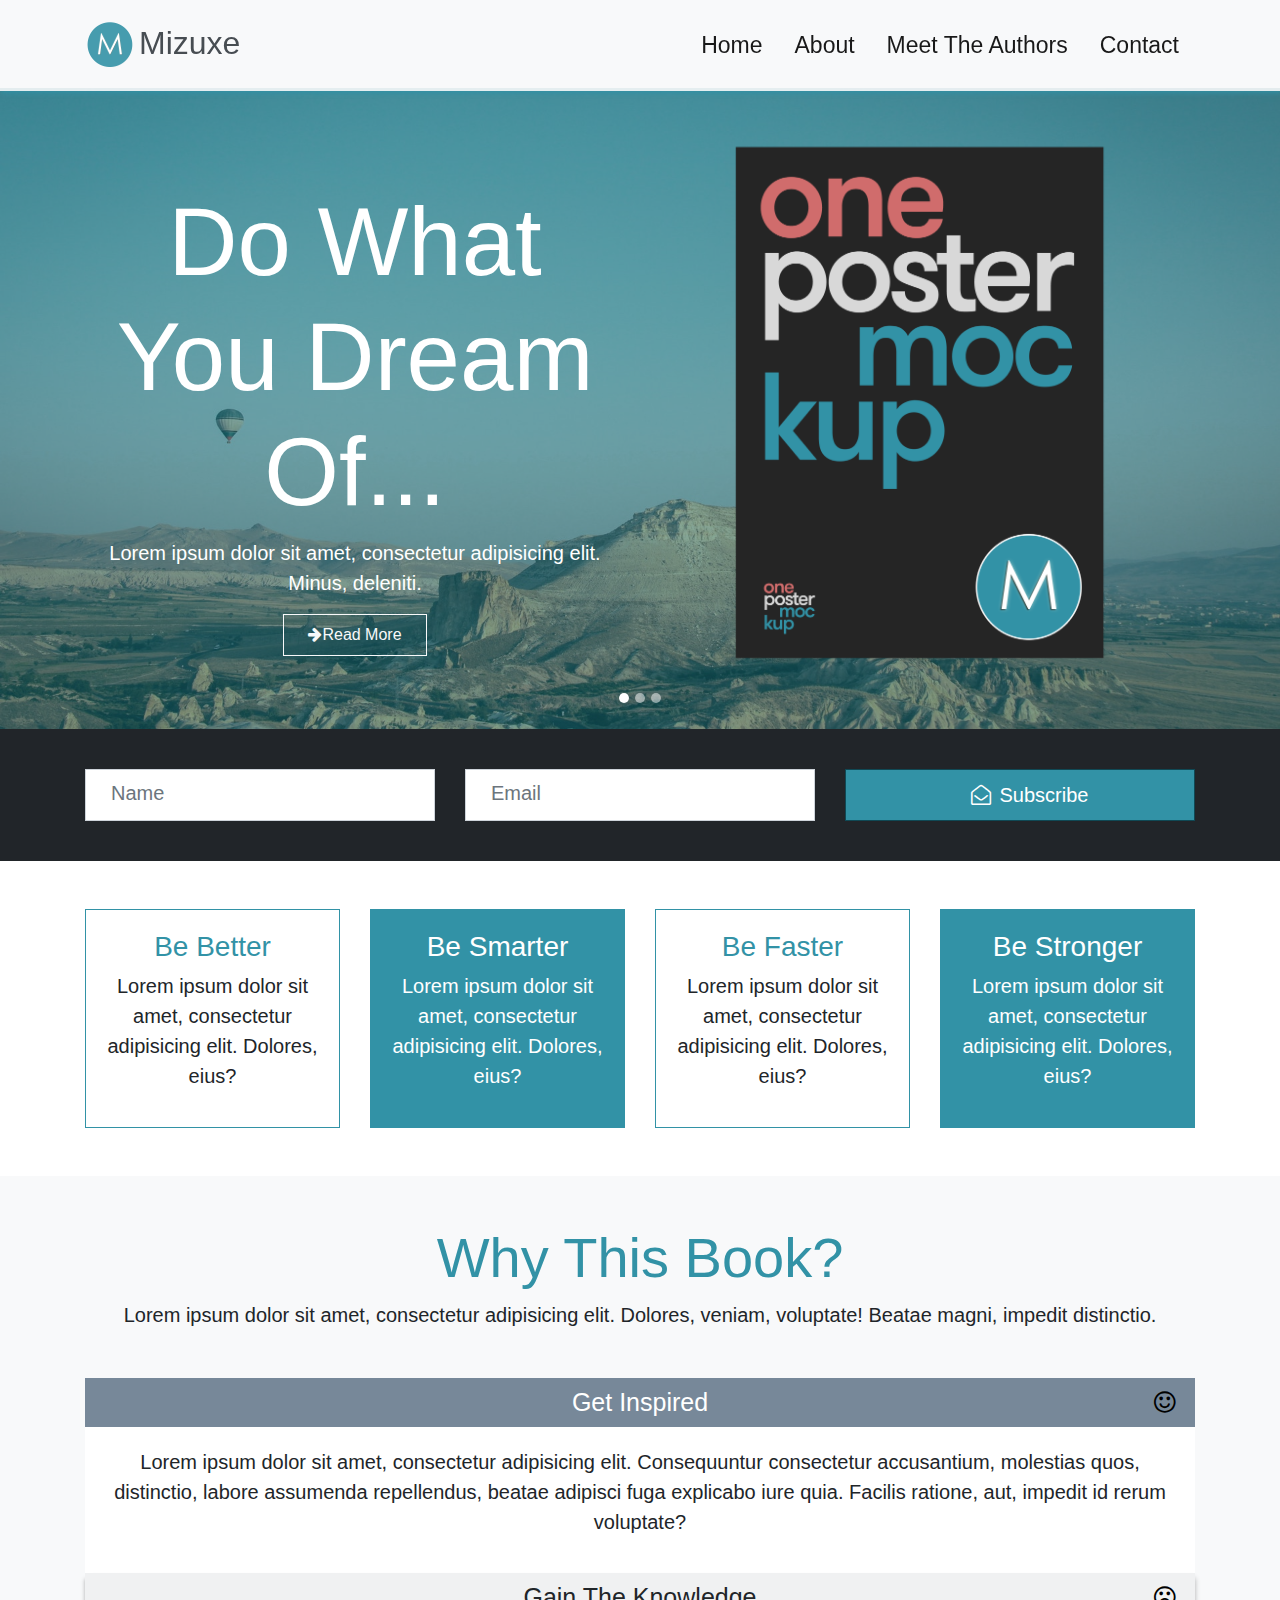
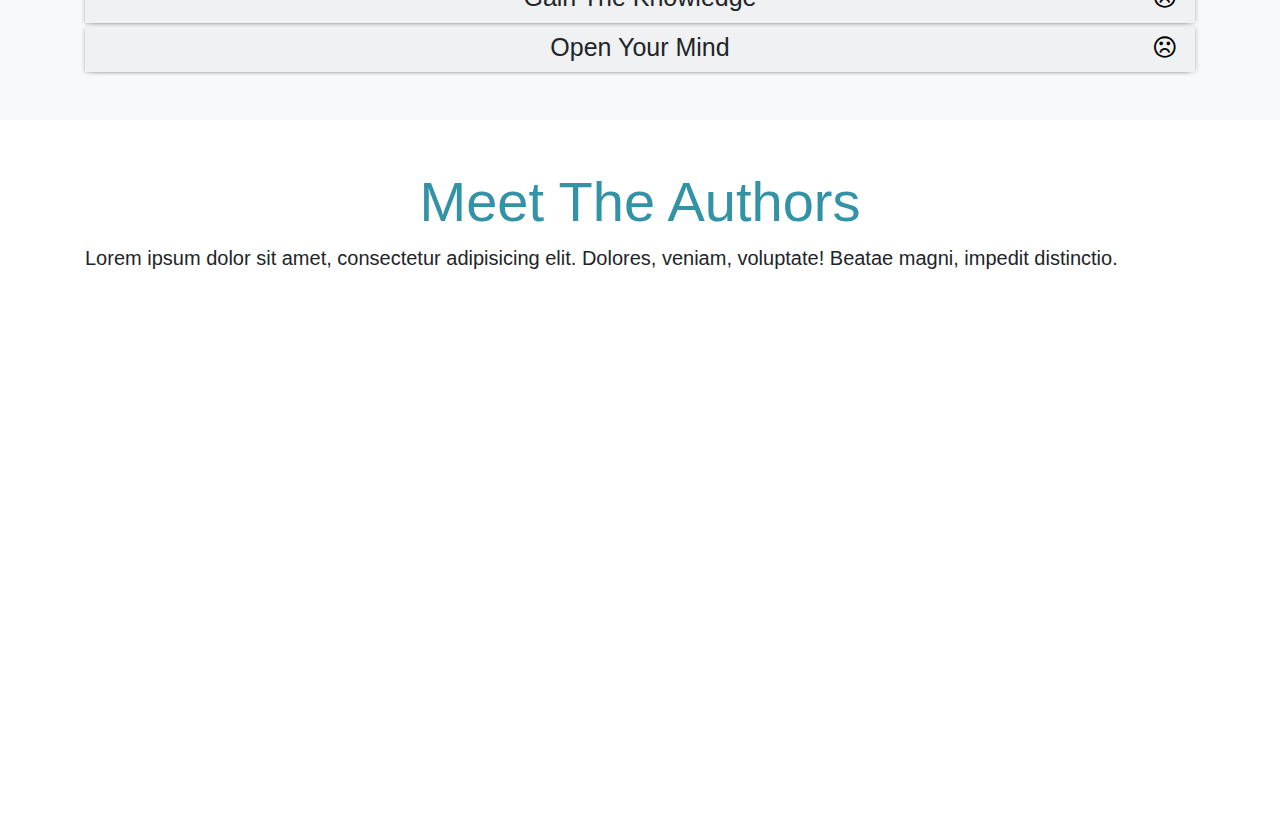
==== commit aafe6e54: "updated" ====
--- a/index.html
+++ b/index.html
@@ -259,7 +259,7 @@
              
          
 <div class="owl-carousel owl-theme">
-         <div class="author-item">
+         <div class="author-item wow fadeInLeft" data-wow-duration="1s" data-wow-delay="1s">
          <div class="card text-center mt-5">
                  <div class="card-body">
                      <img src="assets/image/person1.jpg" alt="person1" class="img-fluid rounded-circle img-author w-50 mx-auto mb-3">
@@ -276,7 +276,7 @@
              </div>
 
          </div>
-         <div class="author-item">
+         <div class="author-item wow fadeInUp" data-wow-duration="1s" data-wow-delay="2s">
             <div class="card text-center mt-5">
                 <div class="card-body">
                     <img src="assets/image/person2.jpg" alt="person1" class="img-fluid rounded-circle img-author w-50 mx-auto mb-3">
@@ -293,7 +293,7 @@
             </div>
 
         </div>
-        <div class="author-item">
+        <div class="author-item wow fadeInDown" data-wow-duration="1s" data-wow-delay="3s">
             <div class="card text-center mt-5">
                 <div class="card-body">
                     <img src="assets/image/person3.jpg" alt="person1" class="img-fluid rounded-circle img-author w-50 mx-auto mb-3">
@@ -310,7 +310,7 @@
             </div>
 
         </div>
-        <div class="author-item">
+        <div class="author-item wow fadeInRight" data-wow-duration="1s" data-wow-delay="4s">
             <div class="card text-center mt-5">
                 <div class="card-body">
                     <img src="assets/image/person4.jpg" alt="person1" class="img-fluid rounded-circle img-author w-50 mx-auto mb-3">
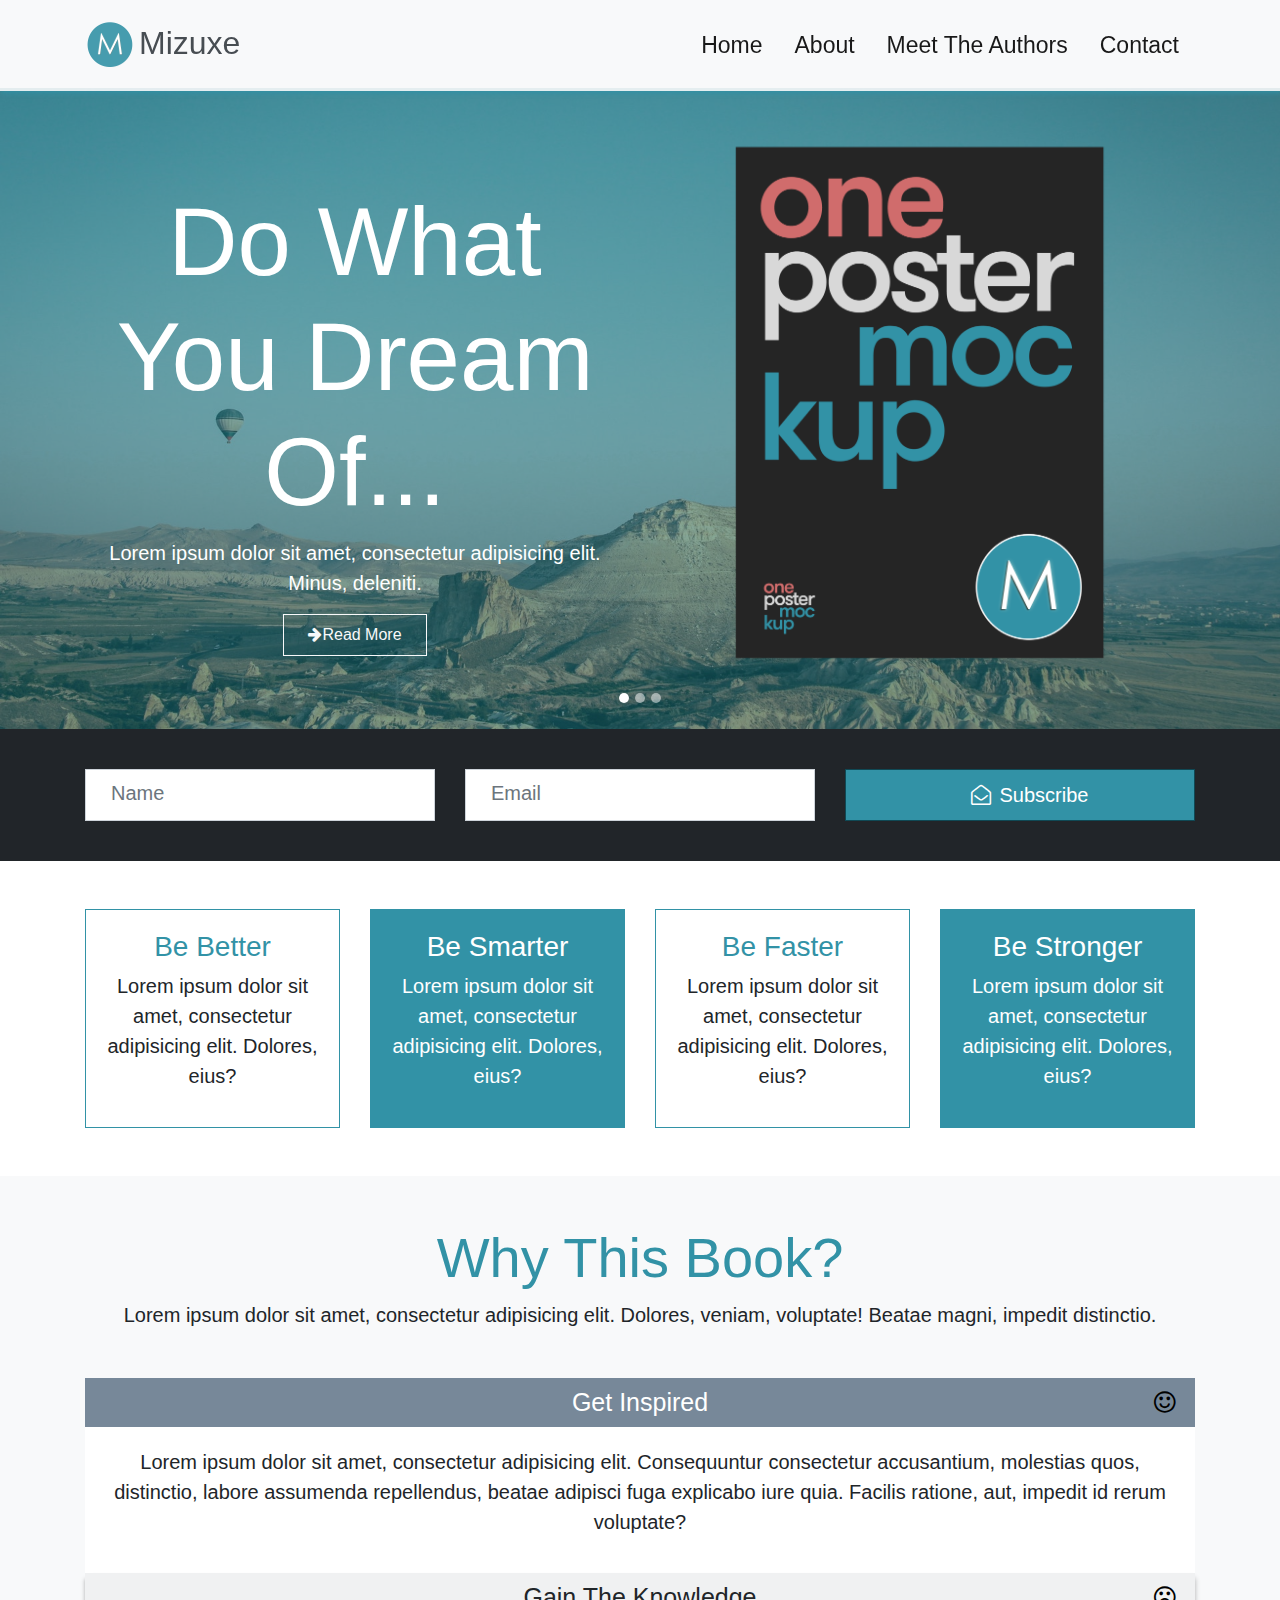
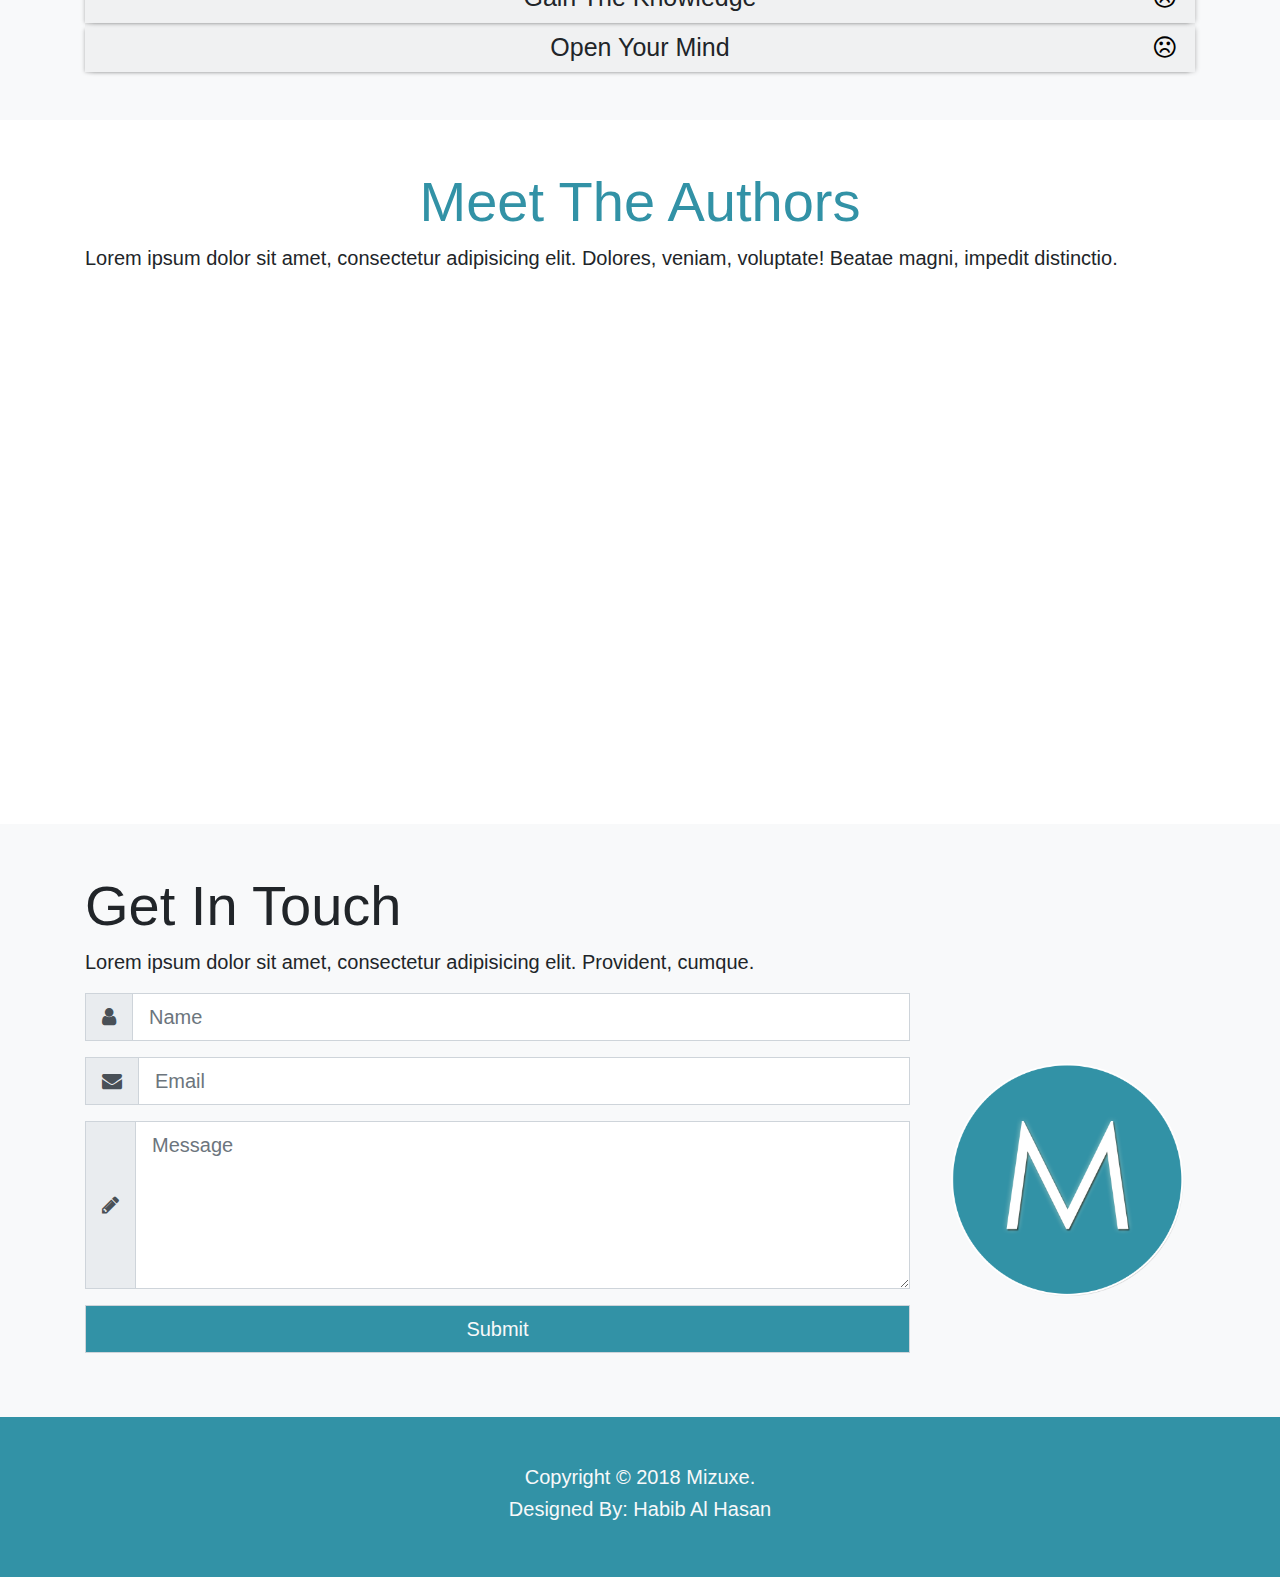
==== commit b218e8ac: "updated" ====
--- a/index.html
+++ b/index.html
@@ -35,7 +35,7 @@
         <li class="nav-item"><a class="px-3 nav-link" href="#" data-scrollspy="home">Home</a></li>
         <li class="nav-item"><a class="px-3 nav-link" href="#" data-scrollspy="about">About</a></li>
         <li class="nav-item"><a class="px-3 nav-link" href="#" data-scrollspy="meet">Meet The Authors</a></li>
-        <li class="nav-item"><a class="px-3 nav-link" href="#">Contact</a></li>
+        <li class="nav-item"><a class="px-3 nav-link" href="#" data-scrollspy="contact">Contact</a></li>
     </ul>
    </div>
 
@@ -260,7 +260,7 @@
          
 <div class="owl-carousel owl-theme">
          <div class="author-item wow fadeInLeft" data-wow-duration="1s" data-wow-delay="1s">
-         <div class="card text-center mt-5">
+         <div class="card text-center mt-5 ">
                  <div class="card-body">
                      <img src="assets/image/person1.jpg" alt="person1" class="img-fluid rounded-circle img-author w-50 mx-auto mb-3">
                      <h3>Susan Williams</h3>
@@ -294,7 +294,7 @@
 
         </div>
         <div class="author-item wow fadeInDown" data-wow-duration="1s" data-wow-delay="3s">
-            <div class="card text-center mt-5">
+            <div class="card text-center mt-5 ">
                 <div class="card-body">
                     <img src="assets/image/person3.jpg" alt="person1" class="img-fluid rounded-circle img-author w-50 mx-auto mb-3">
                     <h3>John Doe</h3>
@@ -317,8 +317,8 @@
                     <h3>Kevin Swanson</h3>
                     <h5>Artist</h4>
                     <p class="lead">Lorem ipsum dolor sit amet, consectetur adipisicing elit. Quaerat dolores earum numquam vel tempora</p>
-                    <div class="d-flex flex-row justify-content-center">
-                        <i class="fa fa-facebook p-4 "></i>
+                    <div class="d-flex flex-row justify-content-center align-items-center">
+                        <a href="#"><i class="fa fa-facebook p-4 "></i></a>
                         <i class="fa fa-twitter p-4 "></i>
                         <i class="fa fa-linkedin p-4 "></i>
 
@@ -331,6 +331,77 @@
     </div>
      </section>
 
+     <section id="contact" class="bg-light py-5">
+         <div class="container">
+             <h2 class="display-4">Get In Touch</h2>
+             <p class="lead">Lorem ipsum dolor sit amet, consectetur adipisicing elit. Provident, cumque.</p>
+        <div class="row">
+            <div class="col-lg-9">
+                <form action="">
+                    <div class="form-group">
+                        <div class="input-group input-group-lg">
+                          <div class="input-group-prepend">
+                           <span class="input-group-text">
+                               <i class="fa fa-user"></i>
+                           </span>
+                          </div>
+                          <input type="text" class="form-control form-control-lg" placeholder="Name">
+                        </div>
+                       
+   
+                    </div>
+                    <div class="form-group">
+                        <div class="input-group input-group-lg">
+                            <div class="input-group-prepend">
+                                <span class="input-group-text">
+                                    <i class="fa fa-envelope"></i>
+                                </span>
+
+                            </div>
+                            <input type="email" placeholder="Email" class="form-control form-control-lg">
+
+                        </div>
+
+                    </div>
+                    <div class="form-group">
+                        <div class="input-group input-group-lg">
+                            <div class="input-group-prepend">
+                                <span class="input-group-text">
+                                    <i class="fa fa-pencil"></i>
+                                </span>
+
+                            </div>
+                            <textarea name="" id="" cols="30" rows="5" placeholder="Message" class="form-control form-control-lg"></textarea>
+
+                        </div>
+
+                    </div>
+                    <div class="form-group">
+                        <input type="submit" class="form-control form-control-lg bg-primary text-light" value="Submit">
+
+                    </div>
+                </form>
+            </div>
+            <div class="col-lg-3 align-self-center d-none d-lg-block">
+                <img src="assets/image/mlogo.png" alt="Logo" class="img-fluid">
+            </div>
+        </div>
+         </div>
+
+     </section>
+
+
+     <section id="footer" class="py-5 bg-primary">
+
+        <h5 class="font-weight-light text-center text-light">
+            Copyright © 2018 Mizuxe.
+        </h5>
+        <h5 class="font-weight-light text-center text-light">
+            Designed By: Habib Al Hasan
+        </h5>
+
+
+     </section>
 
 
 
--- a/assets/css/style.css
+++ b/assets/css/style.css
@@ -124,6 +124,150 @@
   font-size: 25px;
   color: #3292a6; }
 
+#meet .author-item {
+  overflow: hidden; }
+
+#meet .card-body h3 {
+  position: relative;
+  z-index: 1;
+  border-radius: 10px; }
+
+#meet .card-body h3::before {
+  position: absolute;
+  content: '';
+  width: 120%;
+  height: 100%;
+  transform: translateX(-100%);
+  background-color: yellow;
+  transition: 1s ease;
+  z-index: -1;
+  opacity: 0;
+  left: -50px; }
+
+#meet .card:hover .card-body h3::before {
+  transform: translateX(0%);
+  opacity: 1; }
+
+#meet .card-body h5 {
+  position: relative;
+  z-index: 1;
+  border-radius: 10px; }
+
+#meet .card-body h5::before {
+  position: absolute;
+  content: '';
+  width: 120%;
+  height: 100%;
+  transform: translateX(100%);
+  background-color: #e93e77;
+  transition: 1s ease;
+  z-index: -1;
+  opacity: 0;
+  right: -50px; }
+
+#meet .card:hover h5 {
+  color: white; }
+
+#meet .card:hover .card-body h5::before {
+  transform: translateX(0%);
+  opacity: 1; }
+
+#meet .fa-facebook {
+  position: relative;
+  z-index: 1; }
+
+#meet .fa-facebook::after {
+  content: '';
+  position: absolute;
+  height: 50px;
+  width: 50px;
+  background-color: #173153;
+  left: -30px;
+  bottom: 14px;
+  border-radius: 50%;
+  z-index: -1;
+  opacity: 0;
+  transition: 1s; }
+
+#meet .fa-facebook:hover::after {
+  content: '';
+  position: absolute;
+  height: 50px;
+  width: 50px;
+  background-color: #2270d6;
+  left: 7px;
+  bottom: 14px;
+  border-radius: 50%;
+  z-index: -1;
+  opacity: 1; }
+
+#meet .fa-facebook:hover {
+  color: white; }
+
+#meet .fa-twitter {
+  position: relative;
+  z-index: 1; }
+
+#meet .fa-twitter::after {
+  content: '';
+  position: absolute;
+  height: 50px;
+  width: 50px;
+  background-color: #173153;
+  left: 12px;
+  bottom: -49px;
+  border-radius: 50%;
+  z-index: -1;
+  opacity: 0;
+  transition: 1s; }
+
+#meet .fa-twitter:hover::after {
+  content: '';
+  position: absolute;
+  height: 50px;
+  width: 50px;
+  background-color: #e74f4f;
+  left: 12px;
+  bottom: 10px;
+  border-radius: 50%;
+  z-index: -1;
+  opacity: 1; }
+
+#meet .fa-twitter:hover {
+  color: white; }
+
+#meet .fa-linkedin {
+  position: relative;
+  z-index: 1; }
+
+#meet .fa-linkedin::after {
+  content: '';
+  position: absolute;
+  height: 50px;
+  width: 50px;
+  background-color: #173153;
+  right: -30px;
+  bottom: 12px;
+  border-radius: 50%;
+  z-index: -1;
+  opacity: 0;
+  transition: 1s; }
+
+#meet .fa-linkedin:hover::after {
+  content: '';
+  position: absolute;
+  height: 50px;
+  width: 50px;
+  background-color: #2270d6;
+  right: 10px;
+  bottom: 12px;
+  border-radius: 50%;
+  z-index: -1;
+  opacity: 1; }
+
+#meet .fa-linkedin:hover {
+  color: white; }
+
 .form-controls-edit-1 span {
   position: absolute;
   top: 0;
@@ -139,13 +283,20 @@
   border: 2px solid #dd2d4b;
   background: none !important; }
 
+#contact input, #contact textarea, #contact .input-group-text {
+  border-radius: 0px !important; }
+
 @media only screen and (max-width: 992px) {
   .home-inner {
     padding-top: 83px !important; } }
 
 @media only screen and (max-width: 768px) {
   #home .carousel-indicators {
-    margin-bottom: 0px !important; } }
+    margin-bottom: 0px !important; }
+  #meet .card-body h5::before {
+    right: -125px; }
+  #meet .card-body h3::before {
+    left: -100px; } }
 
 @media only screen and (max-width: 576px) {
   .display-1 {
